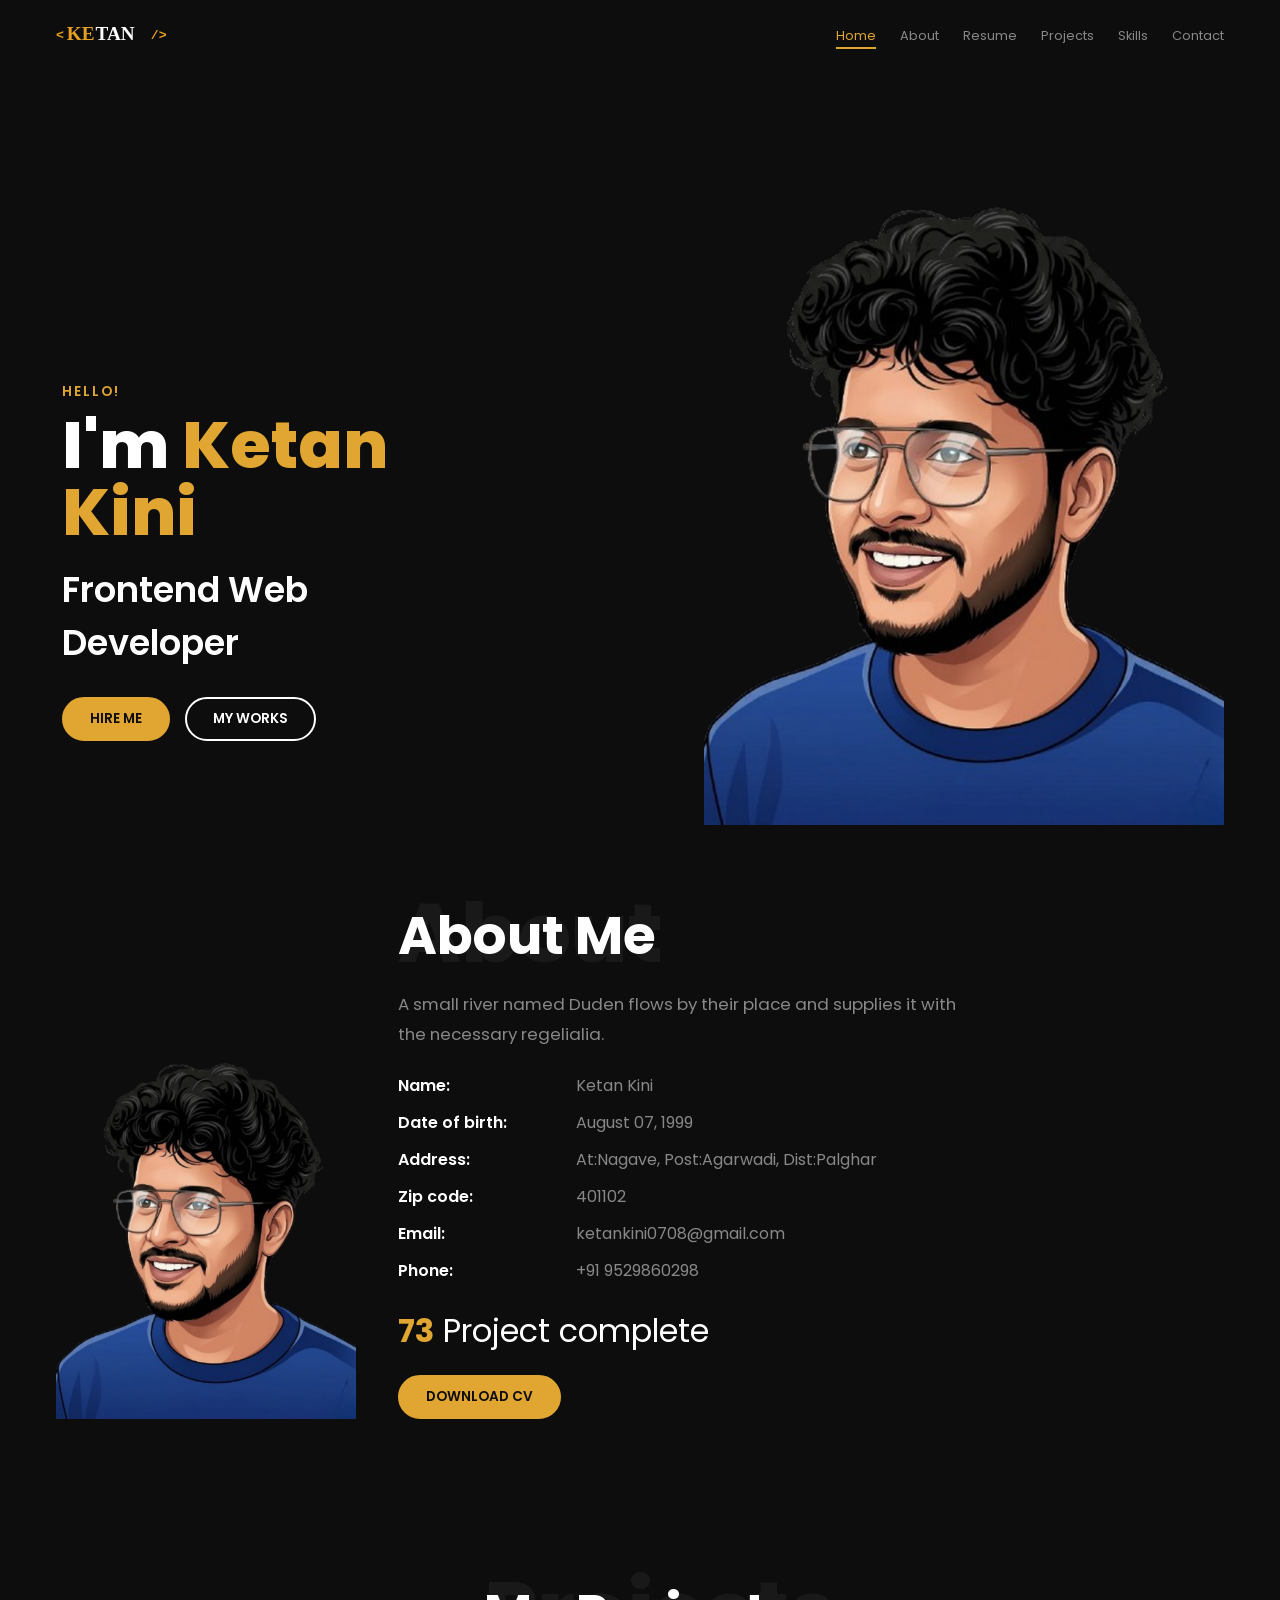
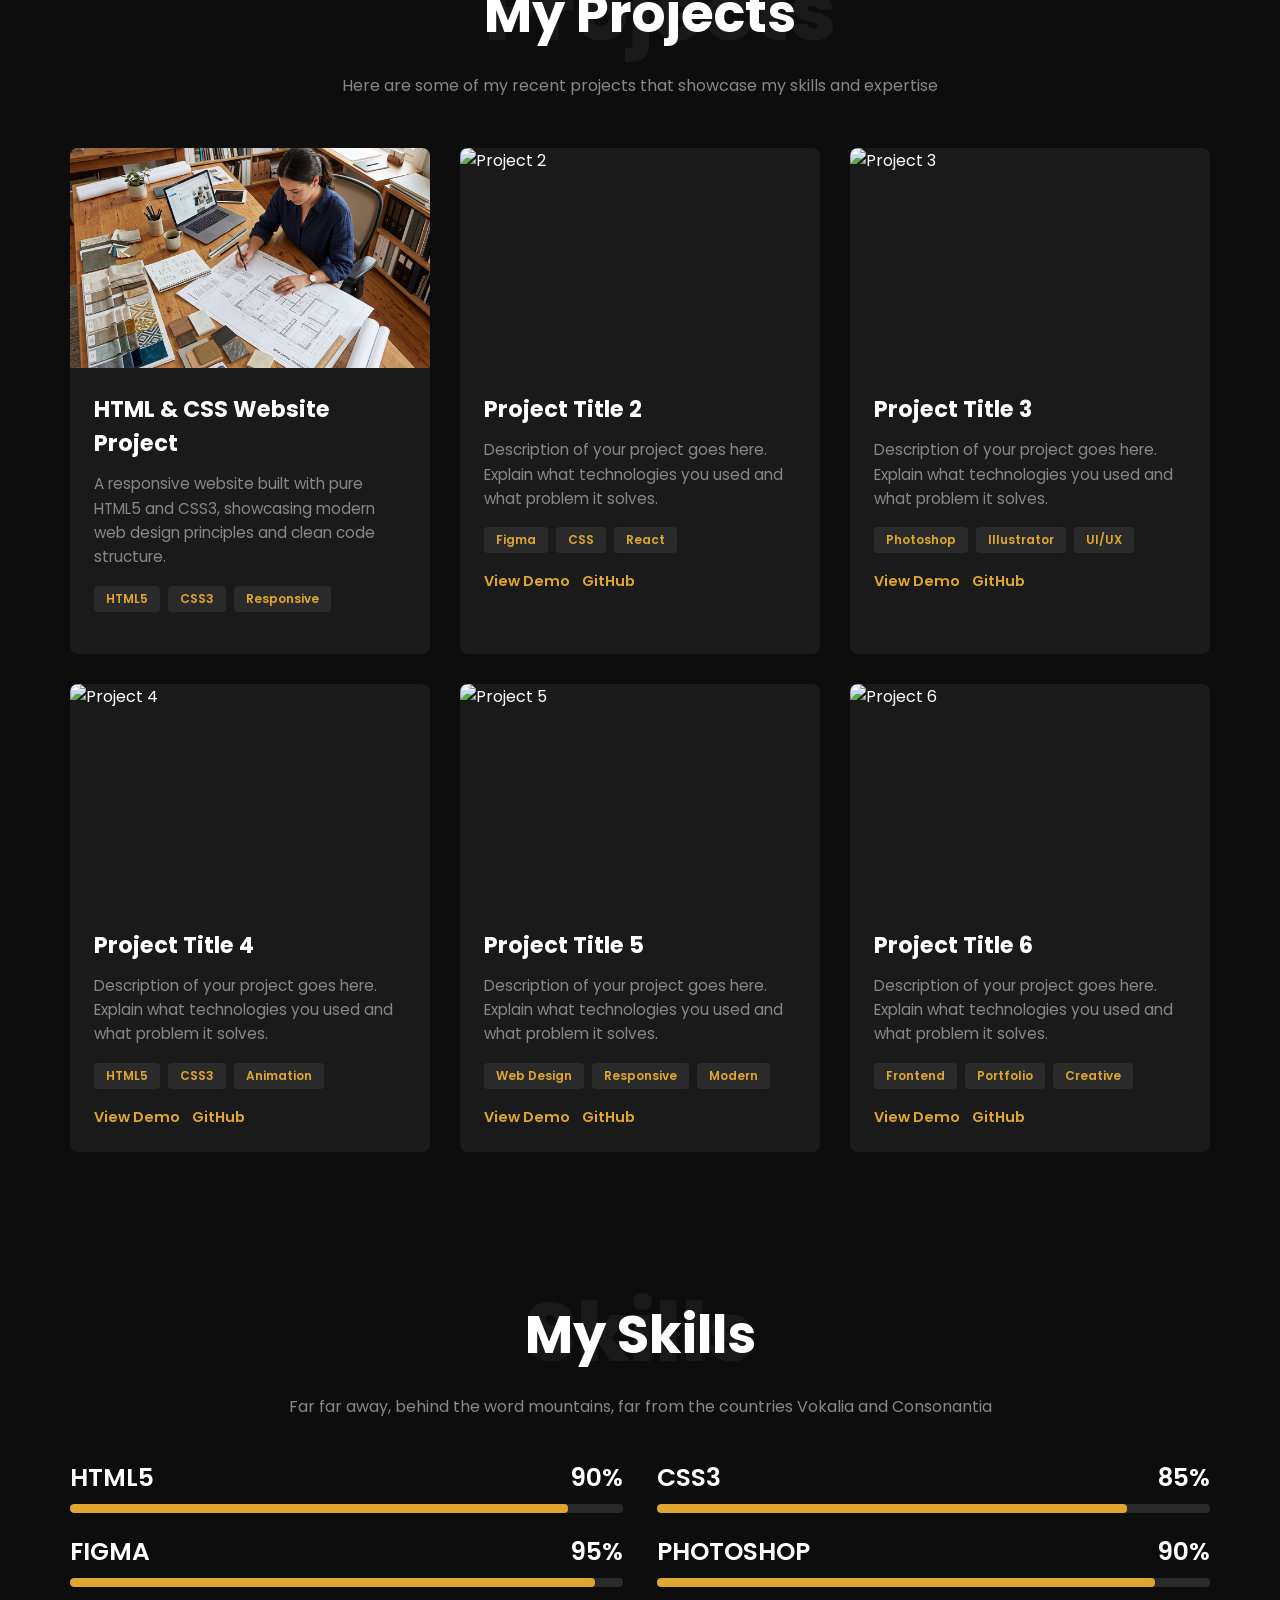
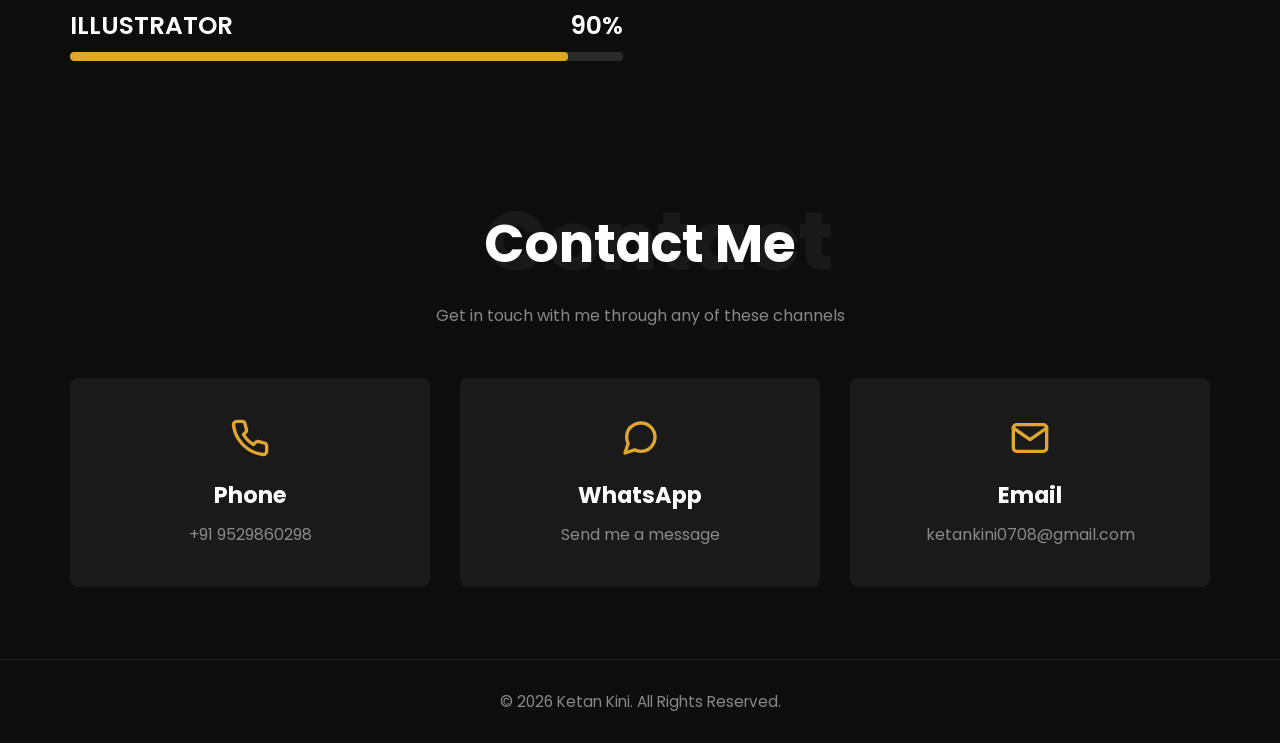
==== portfolio-main/index.html @ e94df9b9 "Add files via upload" ====
<!DOCTYPE html>
<html lang="en">
<head>
    <meta charset="UTF-8">
    <meta name="viewport" content="width=device-width, initial-scale=1.0">
    <title>Ketan Kini Portfolio</title>
    <link rel="preconnect" href="https://fonts.googleapis.com">
    <link href="https://fonts.googleapis.com/css2?family=Poppins:wght@400;600;700;800&display=swap" rel="stylesheet">
    <link rel="stylesheet" href="style.css">
</head>
<body>
    <nav>
        <div class="logo"><img src="ketan_kini_logo.svg" alt="Ketan Kini" height="50" /></div>
        <ul class="nav-links">
            <li><a href="#home" class="active">Home</a></li>
            <li><a href="#about">About</a></li>
            <li><a href="assets/Ketan_Kini_Resume.jpg" download="Ketan_Kini_Resume.jpg">Resume</a></li>
            <li><a href="#projects">Projects</a></li>
            <li><a href="#skills">Skills</a></li>
            <li><a href="#contact">Contact</a></li>
        </ul>
    </nav>

    <section id="home">
        <div class="hero-text">
            <p class="hello">Hello!</p>
            <h1>I'm <span>Ketan<br>Kini</span></h1>
            <p class="subtitle">Frontend Web Developer</p>
            <div class="hero-buttons">
                <a href="#about" class="btn-gold">HIRE ME</a>
                <a href="#projects" class="btn-outline">MY WORKS</a>
            </div>
        </div>
        <div class="hero-image">
            <img src="my_img.png" alt="Ketan Kini">
        </div>
    </section>

    <section id="about">
        <div class="about-image">
            <img src="my_img.png" alt="Ketan kini">
        </div>    
        <div class="about-content">
            <div class="section-watermark">
                <span class="watermark">About</span>
                <h2>About Me</h2>
            </div>
            <p class="about-desc">
                A small river named Duden flows by their place and supplies it
                with the necessary regelialia.
            </p>
            <div class="about-info">
                <div class="info-row">
                    <span class="info-label">Name:</span>
                    <span class="info-value">Ketan Kini</span>
                </div>
                <div class="info-row">
                    <span class="info-label">Date of birth:</span>
                    <span class="info-value">August 07, 1999</span>
                </div>
                <div class="info-row">
                    <span class="info-label">Address:</span>
                    <span class="info-value">At:Nagave, Post:Agarwadi, Dist:Palghar</span>
                </div>
                <div class="info-row">
                    <span class="info-label">Zip code:</span>
                    <span class="info-value">401102</span>
                </div>
                <div class="info-row">
                    <span class="info-label">Email:</span>
                    <span class="info-value">ketankini0708@gmail.com</span>
                </div>
                <div class="info-row">
                    <span class="info-label">Phone:</span>
                    <span class="info-value">+91 9529860298</span>
                </div>
            </div>
            <p class="project-count">
                <strong>73</strong> Project complete
            </p>
            <a href="assets/Ketan_Kini_Resume.jpg" download="Ketan_Kini_Resume.jpg" class="btn-gold">DOWNLOAD CV</a>
        </div>
    </section>

    <section id="projects">
        <div class="section-header">
            <div class="section-watermark">
                <span class="watermark">Projects</span>
                <h2>My Projects</h2>
            </div>
            <p>Here are some of my recent projects that showcase my skills and expertise</p>
        </div>
        <div class="projects-grid">
            <a href="projects/project-1/index.html" class="project-card project-card--link" target="_blank" rel="noopener">
                <div class="project-image">
                    <img src="projects/project-1/img/workspace.png" alt="HTML &amp; CSS Website Project">
                </div>
                <div class="project-content">
                    <h3>HTML &amp; CSS Website Project</h3>
                    <p>A responsive website built with pure HTML5 and CSS3, showcasing modern web design principles and clean code structure.</p>
                    <div class="project-tags">
                        <span class="tag">HTML5</span>
                        <span class="tag">CSS3</span>
                        <span class="tag">Responsive</span>
                    </div>
                </div>
            </a>
            <div class="project-card">
                <div class="project-image">
                    <img src="https://via.placeholder.com/400x300/2a2a2a/e0a631?text=Project+2" alt="Project 2">
                </div>
                <div class="project-content">
                    <h3>Project Title 2</h3>
                    <p>Description of your project goes here. Explain what technologies you used and what problem it solves.</p>
                    <div class="project-tags">
                        <span class="tag">Figma</span>
                        <span class="tag">CSS</span>
                        <span class="tag">React</span>
                    </div>
                    <div class="project-links">
                        <a href="#" class="project-link">View Demo</a>
                        <a href="#" class="project-link">GitHub</a>
                    </div>
                </div>
            </div>
            <div class="project-card">
                <div class="project-image">
                    <img src="https://via.placeholder.com/400x300/2a2a2a/e0a631?text=Project+3" alt="Project 3">
                </div>
                <div class="project-content">
                    <h3>Project Title 3</h3>
                    <p>Description of your project goes here. Explain what technologies you used and what problem it solves.</p>
                    <div class="project-tags">
                        <span class="tag">Photoshop</span>
                        <span class="tag">Illustrator</span>
                        <span class="tag">UI/UX</span>
                    </div>
                    <div class="project-links">
                        <a href="#" class="project-link">View Demo</a>
                        <a href="#" class="project-link">GitHub</a>
                    </div>
                </div>
            </div>
            <div class="project-card">
                <div class="project-image">
                    <img src="https://via.placeholder.com/400x300/2a2a2a/e0a631?text=Project+4" alt="Project 4">
                </div>
                <div class="project-content">
                    <h3>Project Title 4</h3>
                    <p>Description of your project goes here. Explain what technologies you used and what problem it solves.</p>
                    <div class="project-tags">
                        <span class="tag">HTML5</span>
                        <span class="tag">CSS3</span>
                        <span class="tag">Animation</span>
                    </div>
                    <div class="project-links">
                        <a href="#" class="project-link">View Demo</a>
                        <a href="#" class="project-link">GitHub</a>
                    </div>
                </div>
            </div>
            <div class="project-card">
                <div class="project-image">
                    <img src="https://via.placeholder.com/400x300/2a2a2a/e0a631?text=Project+5" alt="Project 5">
                </div>
                <div class="project-content">
                    <h3>Project Title 5</h3>
                    <p>Description of your project goes here. Explain what technologies you used and what problem it solves.</p>
                    <div class="project-tags">
                        <span class="tag">Web Design</span>
                        <span class="tag">Responsive</span>
                        <span class="tag">Modern</span>
                    </div>
                    <div class="project-links">
                        <a href="#" class="project-link">View Demo</a>
                        <a href="#" class="project-link">GitHub</a>
                    </div>
                </div>
            </div>
            <div class="project-card">
                <div class="project-image">
                    <img src="https://via.placeholder.com/400x300/2a2a2a/e0a631?text=Project+6" alt="Project 6">
                </div>
                <div class="project-content">
                    <h3>Project Title 6</h3>
                    <p>Description of your project goes here. Explain what technologies you used and what problem it solves.</p>
                    <div class="project-tags">
                        <span class="tag">Frontend</span>
                        <span class="tag">Portfolio</span>
                        <span class="tag">Creative</span>
                    </div>
                    <div class="project-links">
                        <a href="#" class="project-link">View Demo</a>
                        <a href="#" class="project-link">GitHub</a>
                    </div>
                </div>
            </div>
        </div>
    </section>

    <section id="skills">
        <div class="section-header">
            <div class="section-watermark">
                <span class="watermark">Skills</span>
                <h2>My Skills</h2>
            </div>
            <p>Far far away, behind the word mountains, far from the countries Vokalia and Consonantia</p>
        </div>
        <div class="skills-grid">
            <div class="skill-item">
                <div class="skill-label">
                    <span>HTML5</span>
                    <span>90%</span>
                </div>
                <div class="skill-bar">
                    <div class="fill" style="width: 90%;"></div>
                </div>
            </div>
            <div class="skill-item">
                <div class="skill-label">
                    <span>CSS3</span>
                    <span>85%</span>
                </div>
                <div class="skill-bar">
                    <div class="fill" style="width: 85%;"></div>
                </div>
            </div>
            <div class="skill-item">
                <div class="skill-label">
                    <span>FIGMA</span>
                    <span>95%</span>
                </div>
                <div class="skill-bar">
                    <div class="fill" style="width: 95%;"></div>
                </div>
            </div>
            <div class="skill-item">
                <div class="skill-label">
                    <span>PHOTOSHOP</span>
                    <span>90%</span>
                </div>
                <div class="skill-bar">
                    <div class="fill" style="width: 90%;"></div>
                </div>
            </div>
            <div class="skill-item">
                <div class="skill-label">
                    <span>ILLUSTRATOR</span>
                    <span>90%</span>
                </div>
                <div class="skill-bar">
                    <div class="fill" style="width: 90%;"></div>
                </div>
            </div>
        </div>
    </section>

    <section id="contact">
        <div class="section-header">
            <div class="section-watermark">
                <span class="watermark">Contact</span>
                <h2>Contact Me</h2>
            </div>
            <p>Get in touch with me through any of these channels</p>
        </div>
        <div class="contact-grid">
            <a href="tel:+919529860298" class="contact-card">
                <div class="contact-icon">
                    <svg xmlns="http://www.w3.org/2000/svg" width="40" height="40" viewBox="0 0 24 24" fill="none" stroke="currentColor" stroke-width="2" stroke-linecap="round" stroke-linejoin="round">
                        <path d="M22 16.92v3a2 2 0 0 1-2.18 2 19.79 19.79 0 0 1-8.63-3.07 19.5 19.5 0 0 1-6-6 19.79 19.79 0 0 1-3.07-8.67A2 2 0 0 1 4.11 2h3a2 2 0 0 1 2 1.72 12.84 12.84 0 0 0 .7 2.81 2 2 0 0 1-.45 2.11L8.09 9.91a16 16 0 0 0 6 6l1.27-1.27a2 2 0 0 1 2.11-.45 12.84 12.84 0 0 0 2.81.7A2 2 0 0 1 22 16.92z"></path>
                    </svg>
                </div>
                <h3>Phone</h3>
                <p>+91 9529860298</p>
            </a>
            <a href="https://wa.me/919529860298" target="_blank" rel="noopener noreferrer" class="contact-card">
                <div class="contact-icon">
                    <svg xmlns="http://www.w3.org/2000/svg" width="40" height="40" viewBox="0 0 24 24" fill="none" stroke="currentColor" stroke-width="2" stroke-linecap="round" stroke-linejoin="round">
                        <path d="M21 11.5a8.38 8.38 0 0 1-.9 3.8 8.5 8.5 0 0 1-7.6 4.7 8.38 8.38 0 0 1-3.8-.9L3 21l1.9-5.7a8.38 8.38 0 0 1-.9-3.8 8.5 8.5 0 0 1 4.7-7.6 8.38 8.38 0 0 1 3.8-.9h.5a8.48 8.48 0 0 1 8 8v.5z"></path>
                    </svg>
                </div>
                <h3>WhatsApp</h3>
                <p>Send me a message</p>
            </a>
            <a href="mailto:ketankini0708@gmail.com" class="contact-card" id="email-link">
                <div class="contact-icon">
                    <svg xmlns="http://www.w3.org/2000/svg" width="40" height="40" viewBox="0 0 24 24" fill="none" stroke="currentColor" stroke-width="2" stroke-linecap="round" stroke-linejoin="round">
                        <path d="M4 4h16c1.1 0 2 .9 2 2v12c0 1.1-.9 2-2 2H4c-1.1 0-2-.9-2-2V6c0-1.1.9-2 2-2z"></path>
                        <polyline points="22,6 12,13 2,6"></polyline>
                    </svg>
                </div>
                <h3>Email</h3>
                <p>ketankini0708@gmail.com</p>
            </a>
        </div>
    </section>

    <footer>
        <p>&copy; 2026 Ketan Kini. All Rights Reserved.</p>
    </footer>
    <script>
        // Handle email link to work properly on both mobile and desktop
        document.getElementById('email-link').addEventListener('click', function(e) {
            // Check if device is mobile
            const isMobile = /Android|webOS|iPhone|iPad|iPod|BlackBerry|IEMobile|Opera Mini/i.test(navigator.userAgent);

            if (!isMobile) {
                // On desktop, prevent default mailto and open Gmail web compose
                e.preventDefault();
                window.open('https://mail.google.com/mail/?view=cm&fs=1&to=ketankini0708@gmail.com', '_blank');
            }
            // On mobile, let the default mailto: behavior work (opens Gmail app)
        });
    </script>
</body>
</html>
---- portfolio-main/style.css ----
:root {
    --black: #0d0d0d;
    --gold: #e0a631;
    --white: #ffffff;
    --grey: #888888;
    --bar-bg: #2a2a2a;
}

* {
    margin: 0;
    padding: 0;
    box-sizing: border-box;
}

html {
    scroll-behavior: smooth;
}

body {
    font-family: 'Poppins', sans-serif;
    background-color: var(--black);
    color: var(--white);
    overflow-x: hidden;
}

a {
    text-decoration: none;
    color: inherit;
}

nav {
    display: flex;
    justify-content: space-between;
    align-items: center;
    width: min(1240px, 100%);
    margin: 0 auto;
    padding: 16px 36px;
    position: sticky;
    top: 0;
    background-color: var(--black);
    z-index: 100;
}

.logo img{
   height: 30px;
}

.nav-links {
    list-style: none;
    display: flex;
    gap: 24px;
}

.nav-links a {
    font-size: 0.8rem;
    color: var(--grey);
    transition: color 0.3s;
}

.nav-links a:hover,
.nav-links a.active {
    color: var(--gold);
    border-bottom: 2px solid var(--gold);
    padding-bottom: 3px;
}

#home {
    display: flex;
    align-items: flex-end;
    justify-content: space-between;
    gap: 18px;
    width: min(1240px, 100%);
    margin: 0 auto;
    padding: 30px 36px 0;
    min-height: 84vh;
}

.hero-text {
    max-width: 410px;
    padding-left: 6px;
    padding-bottom: 84px;
}

.hero-text .hello {
    color: var(--gold);
    font-size: 0.85rem;
    font-weight: 600;
    letter-spacing: 2px;
    text-transform: uppercase;
    margin-bottom: 10px;
}

.hero-text h1 {
    font-size: 4.1rem;
    font-weight: 800;
    line-height: 1.03;
}

.hero-text h1 span {
    color: var(--gold);
}

.hero-text .subtitle {
    font-size: 2.2rem;
    font-weight: 600;
    color: var(--white);
    margin: 16px 0 28px;
}

.hero-buttons {
    display: flex;
    gap: 15px;
}

.hero-image {
    flex: 1;
    display: flex;
    justify-content: flex-end;
    align-items: flex-end;
}

.hero-image img {
    width: min(55vw, 520px);
    max-height: 79vh;
    object-fit: contain;
    border-radius: 0;
    display: block;
}

.btn-gold {
    display: inline-block;
    background: var(--gold);
    color: var(--black);
    padding: 10px 26px;
    border-radius: 25px;
    font-weight: 600;
    font-size: 0.85rem;
    border: 2px solid var(--gold);
    cursor: pointer;
    transition: opacity 0.3s;
}

.btn-gold:hover {
    opacity: 0.85;
}

.btn-outline {
    display: inline-block;
    background: transparent;
    color: var(--white);
    padding: 10px 26px;
    border-radius: 25px;
    font-weight: 600;
    font-size: 0.85rem;
    border: 2px solid var(--white);
    cursor: pointer;
    transition: border-color 0.3s, color 0.3s;
}

.btn-outline:hover {
    border-color: var(--gold);
    color: var(--gold);
}

#about {
    display: flex;
    align-items: flex-end;
    gap: 42px;
    width: min(1240px, 100%);
    margin: 0 auto;
    padding: 72px 36px 84px;
}

.about-image {
    flex: 0 0 auto;
    display: flex;
    align-items: flex-end;
}

.about-image img {
    width: min(36vw, 300px);
    max-height: 55vh;
    object-fit: contain;
    border-radius: 0;
}

.about-content {
    max-width: 580px;
}

.section-watermark {
    position: relative;
    margin-bottom: 10px;
}

.section-watermark .watermark {
    position: absolute;
    top: -26px;
    left: 0;
    font-size: 5.2rem;
    font-weight: 800;
    color: rgba(255, 255, 255, 0.05);
    pointer-events: none;
    user-select: none;
}

.section-watermark h2 {
    font-size: 3.3rem;
    font-weight: 700;
    position: relative;
    z-index: 1;
}

.about-desc {
    color: var(--grey);
    font-size: 1.05rem;
    margin: 14px 0 24px;
    line-height: 1.8;
}

.about-info {
    display: grid;
    grid-template-columns: 150px 1fr;
    gap: 12px 28px;
    margin-bottom: 24px;
}

.info-row {
    font-size: 1rem;
    display: contents;
}

.info-label {
    font-weight: 600;
    color: var(--white);
    margin-right: 0;
}

.info-value {
    color: var(--grey);
}

.project-count {
    font-size: 2rem;
    margin-bottom: 20px;
    color: var(--white);
}

.project-count strong {
    color: var(--gold);
    font-size: 2rem;
}

#skills {
    width: min(1240px, 100%);
    margin: 0 auto;
    padding: 72px 36px;
    text-align: center;
}

#skills .section-header {
    margin-bottom: 40px;
}

#skills .section-header .section-watermark {
    display: inline-block;
}

#skills .section-header p {
    color: var(--grey);
    font-size: 1rem;
    margin-top: 10px;
}

.skills-grid {
    display: grid;
    grid-template-columns: 1fr 1fr;
    gap: 20px 34px;
    max-width: 1140px;
    margin: 0 auto;
    text-align: left;
}

.skill-label {
    display: flex;
    justify-content: space-between;
    font-size: 1.55rem;
    font-weight: 600;
    margin-bottom: 8px;
}

.skill-bar {
    background: var(--bar-bg);
    border-radius: 4px;
    height: 9px;
    overflow: hidden;
}

.skill-bar .fill {
    height: 100%;
    background: var(--gold);
    border-radius: 4px;
}

footer {
    text-align: center;
    padding: 30px;
    color: var(--grey);
    font-size: 0.95rem;
    border-top: 1px solid #1e1e1e;
}

@media (max-width: 1024px) {
    nav,
    #home {
        padding: 32px 22px 0;
    }

    #about,
    #skills {
        padding-left: 22px;
        padding-right: 22px;
    }

    .hero-text h1 {
        font-size: 3.2rem;
    }

    .hero-text .subtitle {
        font-size: 1.75rem;
    }

    .section-watermark h2 {
        font-size: 2.6rem;
    }

    .skill-label {
        font-size: 1.2rem;
    }
}

@media (max-width: 768px) {
    nav {
        flex-wrap: wrap;
        gap: 12px;
        padding: 14px 18px;
    }

    .nav-links {
        flex-wrap: wrap;
        gap: 12px 16px;
    }

    #home,
    #about {
        flex-direction: column;
        align-items: flex-start;
        padding: 28px 18px;
    }

    .hero-image,
    .about-image {
        width: 100%;
        justify-content: center;
    }

    .hero-image img,
    .about-image img {
        width: min(100%, 355px);
    }

    .hero-text h1 {
        font-size: 2.6rem;
    }

    .hero-text .subtitle {
        font-size: 1.4rem;
    }

    .section-watermark .watermark {
        font-size: 4rem;
    }

    .section-watermark h2 {
        font-size: 2.1rem;
    }

    .about-info {
        grid-template-columns: 130px 1fr;
        gap: 10px 16px;
    }

    .project-count,
    .project-count strong {
        font-size: 1.5rem;
    }

    #skills {
        padding: 68px 18px;
    }

    #skills .section-header p {
        font-size: 1rem;
    }

    .skills-grid {
        grid-template-columns: 1fr;
        gap: 18px;
    }

    .skill-label {
        font-size: 1.1rem;
    }
}

#projects {
    width: min(1240px, 100%);
    margin: 0 auto;
    padding: 72px 36px;
    text-align: center;
}

#projects .section-header {
    margin-bottom: 50px;
}

#projects .section-header .section-watermark {
    display: inline-block;
}

#projects .section-header p {
    color: var(--grey);
    font-size: 1rem;
    margin-top: 10px;
}

.projects-grid {
    display: grid;
    grid-template-columns: repeat(auto-fit, minmax(340px, 1fr));
    gap: 30px;
    max-width: 1140px;
    margin: 0 auto;
}

.project-card {
    background: #1a1a1a;
    border-radius: 8px;
    overflow: hidden;
    transition: transform 0.3s ease, box-shadow 0.3s ease;
    text-align: left;
}

.project-card--link {
    display: block;
    color: inherit;
    text-decoration: none;
}

.project-card:hover {
    transform: translateY(-5px);
    box-shadow: 0 8px 20px rgba(224, 166, 49, 0.2);
}

.project-image {
    width: 100%;
    height: 220px;
    overflow: hidden;
}

.project-image img {
    width: 100%;
    height: 100%;
    object-fit: cover;
    transition: transform 0.3s ease;
}

.project-card:hover .project-image img {
    transform: scale(1.05);
}

.project-content {
    padding: 24px;
}

.project-content h3 {
    font-size: 1.4rem;
    font-weight: 700;
    color: var(--white);
    margin-bottom: 12px;
}

.project-content p {
    color: var(--grey);
    font-size: 0.95rem;
    line-height: 1.6;
    margin-bottom: 16px;
}

.project-tags {
    display: flex;
    flex-wrap: wrap;
    gap: 8px;
    margin-bottom: 18px;
}

.tag {
    background: var(--bar-bg);
    color: var(--gold);
    padding: 4px 12px;
    border-radius: 4px;
    font-size: 0.75rem;
    font-weight: 600;
}

.project-links {
    display: flex;
    gap: 12px;
}

.project-link {
    color: var(--gold);
    font-size: 0.9rem;
    font-weight: 600;
    text-decoration: none;
    transition: opacity 0.3s;
}

.project-link:hover {
    opacity: 0.7;
}

@media (max-width: 768px) {
    #projects {
        padding: 68px 18px;
    }

    .projects-grid {
        grid-template-columns: 1fr;
        gap: 24px;
    }

    .project-image {
        height: 200px;
    }

    .project-content h3 {
        font-size: 1.2rem;
    }
}

#contact {
    width: min(1240px, 100%);
    margin: 0 auto;
    padding: 72px 36px;
    text-align: center;
}

#contact .section-header {
    margin-bottom: 50px;
}

#contact .section-header .section-watermark {
    display: inline-block;
}

#contact .section-header p {
    color: var(--grey);
    font-size: 1rem;
    margin-top: 10px;
}

.contact-grid {
    display: grid;
    grid-template-columns: repeat(auto-fit, minmax(280px, 1fr));
    gap: 30px;
    max-width: 1140px;
    margin: 0 auto;
}

.contact-card {
    background: #1a1a1a;
    border-radius: 8px;
    padding: 40px 30px;
    transition: transform 0.3s ease, box-shadow 0.3s ease, background 0.3s ease;
    text-align: center;
    display: block;
    color: inherit;
    text-decoration: none;
}

.contact-card:hover {
    transform: translateY(-5px);
    box-shadow: 0 8px 20px rgba(224, 166, 49, 0.2);
    background: #222222;
}

.contact-icon {
    color: var(--gold);
    margin-bottom: 20px;
    display: flex;
    justify-content: center;
}

.contact-card h3 {
    font-size: 1.4rem;
    font-weight: 700;
    color: var(--white);
    margin-bottom: 10px;
}

.contact-card p {
    color: var(--grey);
    font-size: 1rem;
    line-height: 1.6;
}

@media (max-width: 768px) {
    #contact {
        padding: 68px 18px;
    }

    .contact-grid {
        grid-template-columns: 1fr;
        gap: 20px;
    }

    .contact-card {
        padding: 30px 20px;
    }

    .contact-card h3 {
        font-size: 1.2rem;
    }
}
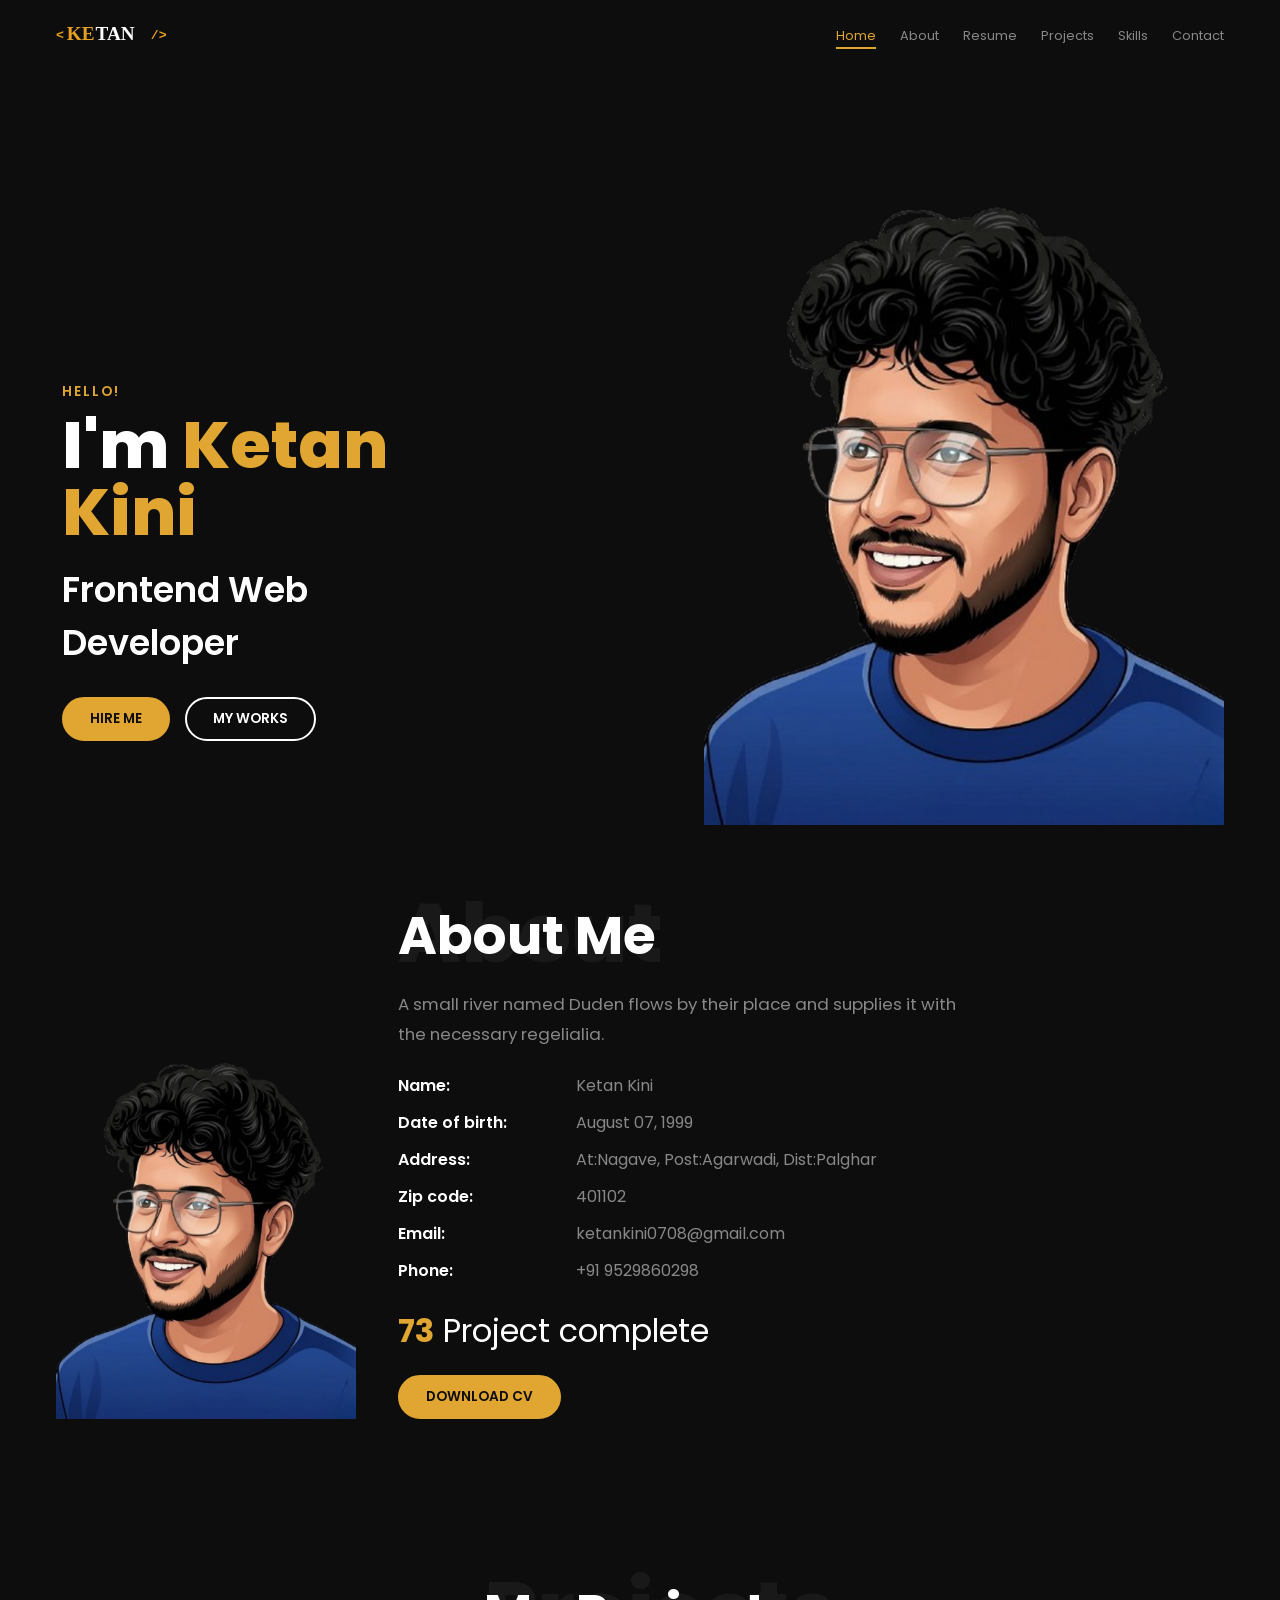
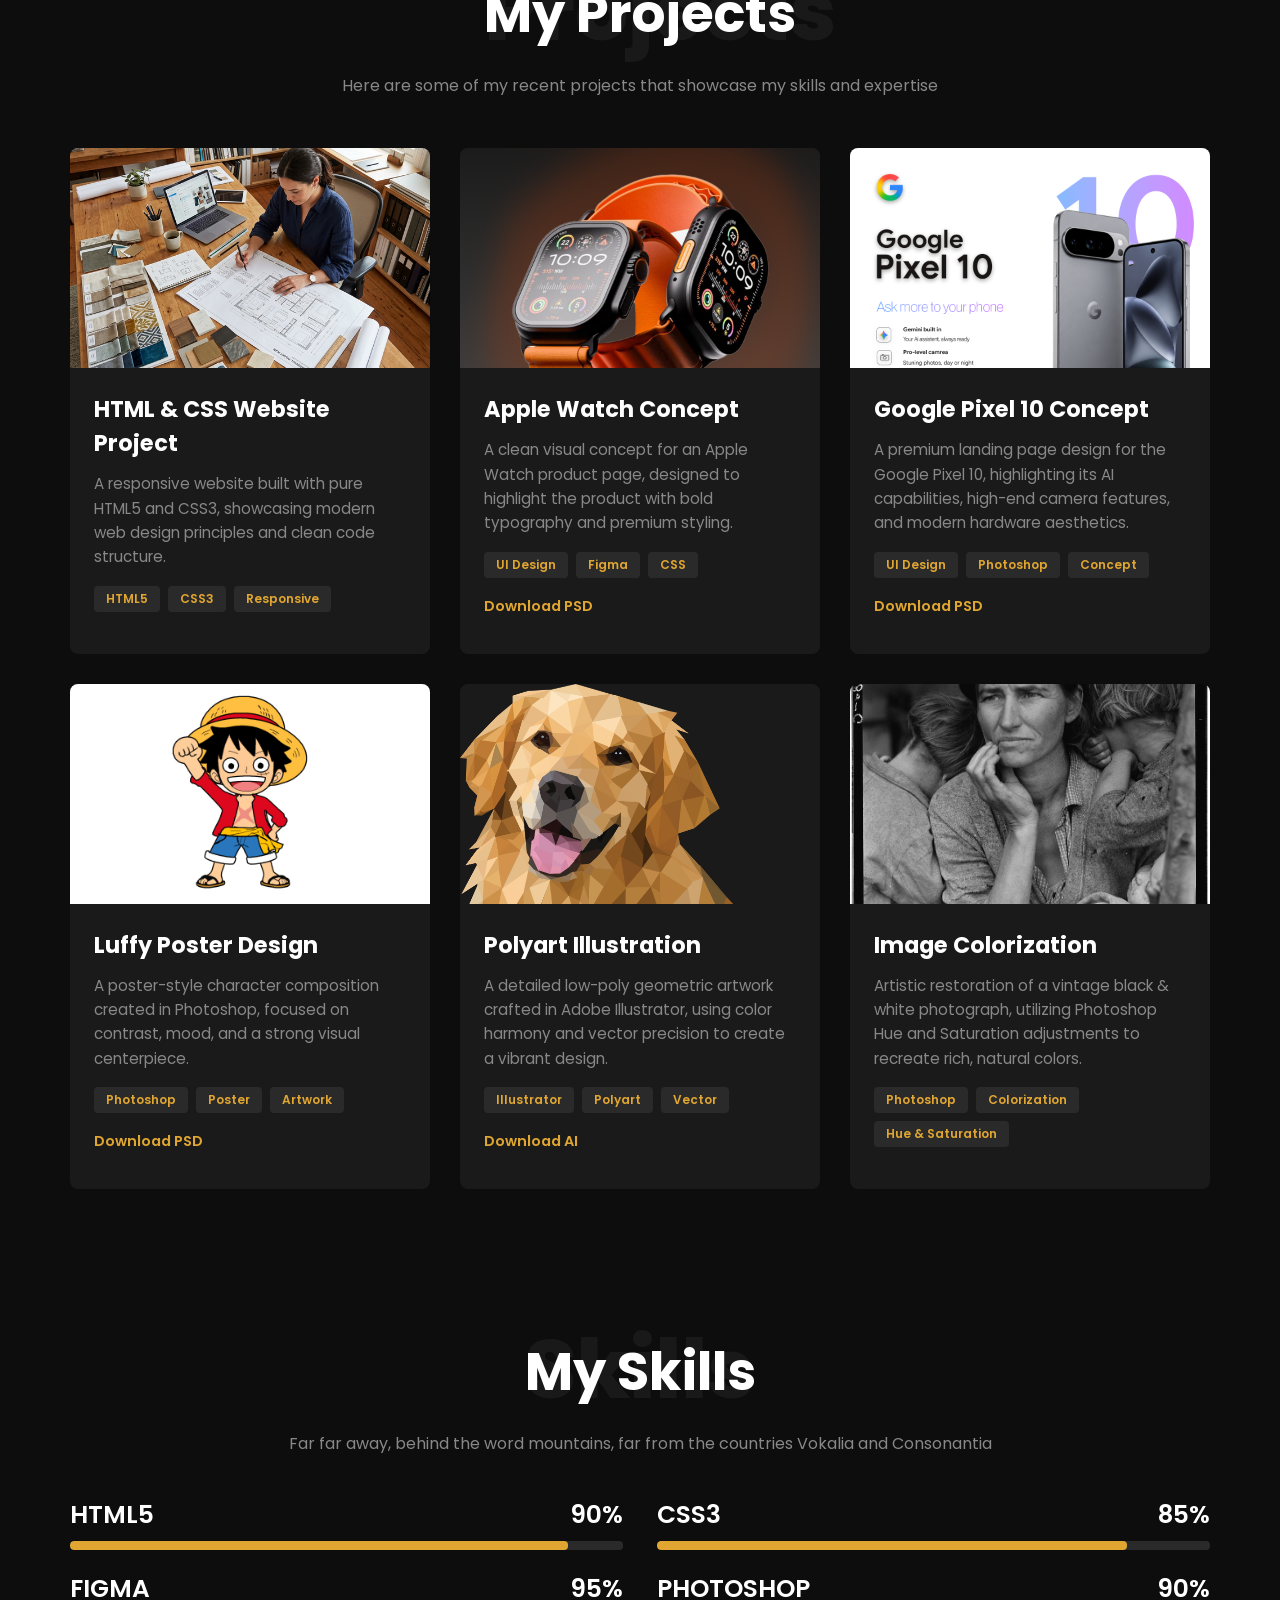
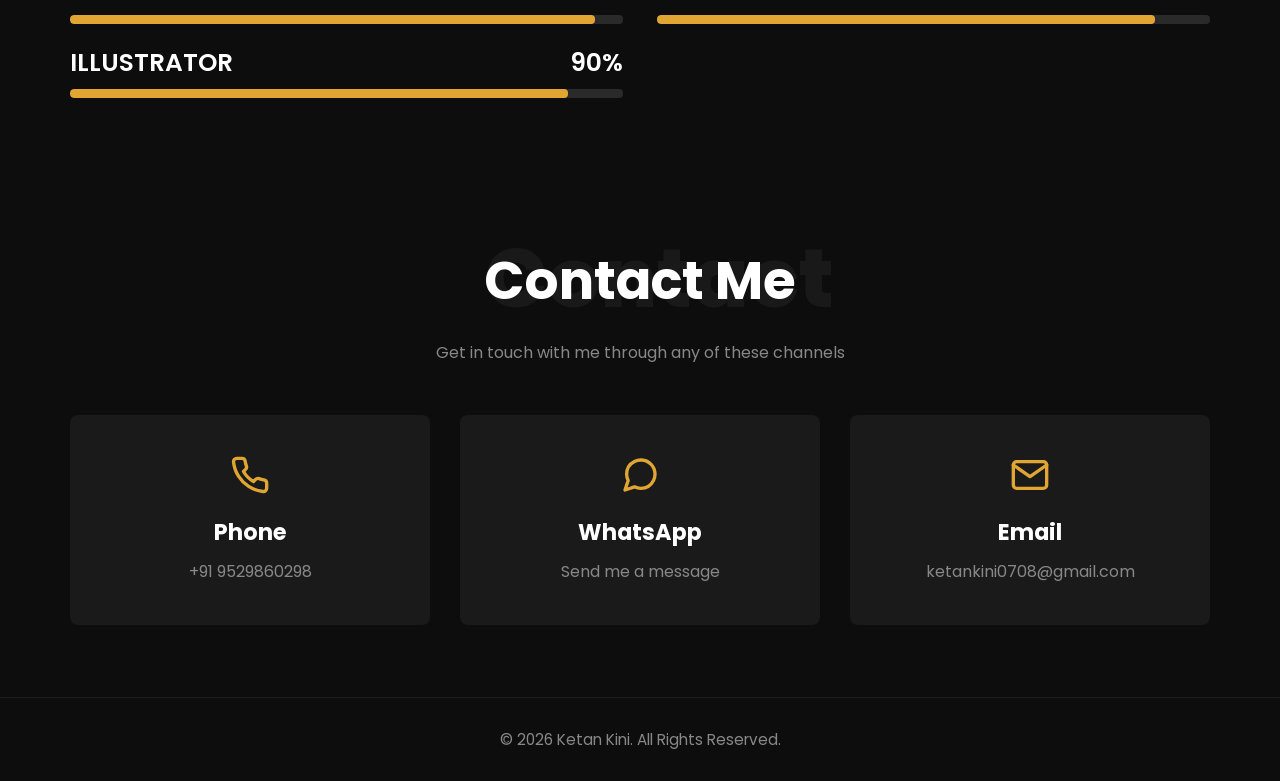
==== commit ebeecc5a: "Add files via upload" ====
--- a/portfolio-main/index.html
+++ b/portfolio-main/index.html
@@ -1,316 +1,328 @@
-<!DOCTYPE html>
-<html lang="en">
-<head>
-    <meta charset="UTF-8">
-    <meta name="viewport" content="width=device-width, initial-scale=1.0">
-    <title>Ketan Kini Portfolio</title>
-    <link rel="preconnect" href="https://fonts.googleapis.com">
-    <link href="https://fonts.googleapis.com/css2?family=Poppins:wght@400;600;700;800&display=swap" rel="stylesheet">
-    <link rel="stylesheet" href="style.css">
-</head>
-<body>
-    <nav>
-        <div class="logo"><img src="ketan_kini_logo.svg" alt="Ketan Kini" height="50" /></div>
-        <ul class="nav-links">
-            <li><a href="#home" class="active">Home</a></li>
-            <li><a href="#about">About</a></li>
-            <li><a href="assets/Ketan_Kini_Resume.jpg" download="Ketan_Kini_Resume.jpg">Resume</a></li>
-            <li><a href="#projects">Projects</a></li>
-            <li><a href="#skills">Skills</a></li>
-            <li><a href="#contact">Contact</a></li>
-        </ul>
-    </nav>
-
-    <section id="home">
-        <div class="hero-text">
-            <p class="hello">Hello!</p>
-            <h1>I'm <span>Ketan<br>Kini</span></h1>
-            <p class="subtitle">Frontend Web Developer</p>
-            <div class="hero-buttons">
-                <a href="#about" class="btn-gold">HIRE ME</a>
-                <a href="#projects" class="btn-outline">MY WORKS</a>
-            </div>
-        </div>
-        <div class="hero-image">
-            <img src="my_img.png" alt="Ketan Kini">
-        </div>
-    </section>
-
-    <section id="about">
-        <div class="about-image">
-            <img src="my_img.png" alt="Ketan kini">
-        </div>    
-        <div class="about-content">
-            <div class="section-watermark">
-                <span class="watermark">About</span>
-                <h2>About Me</h2>
-            </div>
-            <p class="about-desc">
-                A small river named Duden flows by their place and supplies it
-                with the necessary regelialia.
-            </p>
-            <div class="about-info">
-                <div class="info-row">
-                    <span class="info-label">Name:</span>
-                    <span class="info-value">Ketan Kini</span>
-                </div>
-                <div class="info-row">
-                    <span class="info-label">Date of birth:</span>
-                    <span class="info-value">August 07, 1999</span>
-                </div>
-                <div class="info-row">
-                    <span class="info-label">Address:</span>
-                    <span class="info-value">At:Nagave, Post:Agarwadi, Dist:Palghar</span>
-                </div>
-                <div class="info-row">
-                    <span class="info-label">Zip code:</span>
-                    <span class="info-value">401102</span>
-                </div>
-                <div class="info-row">
-                    <span class="info-label">Email:</span>
-                    <span class="info-value">ketankini0708@gmail.com</span>
-                </div>
-                <div class="info-row">
-                    <span class="info-label">Phone:</span>
-                    <span class="info-value">+91 9529860298</span>
-                </div>
-            </div>
-            <p class="project-count">
-                <strong>73</strong> Project complete
-            </p>
-            <a href="assets/Ketan_Kini_Resume.jpg" download="Ketan_Kini_Resume.jpg" class="btn-gold">DOWNLOAD CV</a>
-        </div>
-    </section>
-
-    <section id="projects">
-        <div class="section-header">
-            <div class="section-watermark">
-                <span class="watermark">Projects</span>
-                <h2>My Projects</h2>
-            </div>
-            <p>Here are some of my recent projects that showcase my skills and expertise</p>
-        </div>
-        <div class="projects-grid">
-            <a href="projects/project-1/index.html" class="project-card project-card--link" target="_blank" rel="noopener">
-                <div class="project-image">
-                    <img src="projects/project-1/img/workspace.png" alt="HTML &amp; CSS Website Project">
-                </div>
-                <div class="project-content">
-                    <h3>HTML &amp; CSS Website Project</h3>
-                    <p>A responsive website built with pure HTML5 and CSS3, showcasing modern web design principles and clean code structure.</p>
-                    <div class="project-tags">
-                        <span class="tag">HTML5</span>
-                        <span class="tag">CSS3</span>
-                        <span class="tag">Responsive</span>
-                    </div>
-                </div>
-            </a>
-            <div class="project-card">
-                <div class="project-image">
-                    <img src="https://via.placeholder.com/400x300/2a2a2a/e0a631?text=Project+2" alt="Project 2">
-                </div>
-                <div class="project-content">
-                    <h3>Project Title 2</h3>
-                    <p>Description of your project goes here. Explain what technologies you used and what problem it solves.</p>
-                    <div class="project-tags">
-                        <span class="tag">Figma</span>
-                        <span class="tag">CSS</span>
-                        <span class="tag">React</span>
-                    </div>
-                    <div class="project-links">
-                        <a href="#" class="project-link">View Demo</a>
-                        <a href="#" class="project-link">GitHub</a>
-                    </div>
-                </div>
-            </div>
-            <div class="project-card">
-                <div class="project-image">
-                    <img src="https://via.placeholder.com/400x300/2a2a2a/e0a631?text=Project+3" alt="Project 3">
-                </div>
-                <div class="project-content">
-                    <h3>Project Title 3</h3>
-                    <p>Description of your project goes here. Explain what technologies you used and what problem it solves.</p>
-                    <div class="project-tags">
-                        <span class="tag">Photoshop</span>
-                        <span class="tag">Illustrator</span>
-                        <span class="tag">UI/UX</span>
-                    </div>
-                    <div class="project-links">
-                        <a href="#" class="project-link">View Demo</a>
-                        <a href="#" class="project-link">GitHub</a>
-                    </div>
-                </div>
-            </div>
-            <div class="project-card">
-                <div class="project-image">
-                    <img src="https://via.placeholder.com/400x300/2a2a2a/e0a631?text=Project+4" alt="Project 4">
-                </div>
-                <div class="project-content">
-                    <h3>Project Title 4</h3>
-                    <p>Description of your project goes here. Explain what technologies you used and what problem it solves.</p>
-                    <div class="project-tags">
-                        <span class="tag">HTML5</span>
-                        <span class="tag">CSS3</span>
-                        <span class="tag">Animation</span>
-                    </div>
-                    <div class="project-links">
-                        <a href="#" class="project-link">View Demo</a>
-                        <a href="#" class="project-link">GitHub</a>
-                    </div>
-                </div>
-            </div>
-            <div class="project-card">
-                <div class="project-image">
-                    <img src="https://via.placeholder.com/400x300/2a2a2a/e0a631?text=Project+5" alt="Project 5">
-                </div>
-                <div class="project-content">
-                    <h3>Project Title 5</h3>
-                    <p>Description of your project goes here. Explain what technologies you used and what problem it solves.</p>
-                    <div class="project-tags">
-                        <span class="tag">Web Design</span>
-                        <span class="tag">Responsive</span>
-                        <span class="tag">Modern</span>
-                    </div>
-                    <div class="project-links">
-                        <a href="#" class="project-link">View Demo</a>
-                        <a href="#" class="project-link">GitHub</a>
-                    </div>
-                </div>
-            </div>
-            <div class="project-card">
-                <div class="project-image">
-                    <img src="https://via.placeholder.com/400x300/2a2a2a/e0a631?text=Project+6" alt="Project 6">
-                </div>
-                <div class="project-content">
-                    <h3>Project Title 6</h3>
-                    <p>Description of your project goes here. Explain what technologies you used and what problem it solves.</p>
-                    <div class="project-tags">
-                        <span class="tag">Frontend</span>
-                        <span class="tag">Portfolio</span>
-                        <span class="tag">Creative</span>
-                    </div>
-                    <div class="project-links">
-                        <a href="#" class="project-link">View Demo</a>
-                        <a href="#" class="project-link">GitHub</a>
-                    </div>
-                </div>
-            </div>
-        </div>
-    </section>
-
-    <section id="skills">
-        <div class="section-header">
-            <div class="section-watermark">
-                <span class="watermark">Skills</span>
-                <h2>My Skills</h2>
-            </div>
-            <p>Far far away, behind the word mountains, far from the countries Vokalia and Consonantia</p>
-        </div>
-        <div class="skills-grid">
-            <div class="skill-item">
-                <div class="skill-label">
-                    <span>HTML5</span>
-                    <span>90%</span>
-                </div>
-                <div class="skill-bar">
-                    <div class="fill" style="width: 90%;"></div>
-                </div>
-            </div>
-            <div class="skill-item">
-                <div class="skill-label">
-                    <span>CSS3</span>
-                    <span>85%</span>
-                </div>
-                <div class="skill-bar">
-                    <div class="fill" style="width: 85%;"></div>
-                </div>
-            </div>
-            <div class="skill-item">
-                <div class="skill-label">
-                    <span>FIGMA</span>
-                    <span>95%</span>
-                </div>
-                <div class="skill-bar">
-                    <div class="fill" style="width: 95%;"></div>
-                </div>
-            </div>
-            <div class="skill-item">
-                <div class="skill-label">
-                    <span>PHOTOSHOP</span>
-                    <span>90%</span>
-                </div>
-                <div class="skill-bar">
-                    <div class="fill" style="width: 90%;"></div>
-                </div>
-            </div>
-            <div class="skill-item">
-                <div class="skill-label">
-                    <span>ILLUSTRATOR</span>
-                    <span>90%</span>
-                </div>
-                <div class="skill-bar">
-                    <div class="fill" style="width: 90%;"></div>
-                </div>
-            </div>
-        </div>
-    </section>
-
-    <section id="contact">
-        <div class="section-header">
-            <div class="section-watermark">
-                <span class="watermark">Contact</span>
-                <h2>Contact Me</h2>
-            </div>
-            <p>Get in touch with me through any of these channels</p>
-        </div>
-        <div class="contact-grid">
-            <a href="tel:+919529860298" class="contact-card">
-                <div class="contact-icon">
-                    <svg xmlns="http://www.w3.org/2000/svg" width="40" height="40" viewBox="0 0 24 24" fill="none" stroke="currentColor" stroke-width="2" stroke-linecap="round" stroke-linejoin="round">
-                        <path d="M22 16.92v3a2 2 0 0 1-2.18 2 19.79 19.79 0 0 1-8.63-3.07 19.5 19.5 0 0 1-6-6 19.79 19.79 0 0 1-3.07-8.67A2 2 0 0 1 4.11 2h3a2 2 0 0 1 2 1.72 12.84 12.84 0 0 0 .7 2.81 2 2 0 0 1-.45 2.11L8.09 9.91a16 16 0 0 0 6 6l1.27-1.27a2 2 0 0 1 2.11-.45 12.84 12.84 0 0 0 2.81.7A2 2 0 0 1 22 16.92z"></path>
-                    </svg>
-                </div>
-                <h3>Phone</h3>
-                <p>+91 9529860298</p>
-            </a>
-            <a href="https://wa.me/919529860298" target="_blank" rel="noopener noreferrer" class="contact-card">
-                <div class="contact-icon">
-                    <svg xmlns="http://www.w3.org/2000/svg" width="40" height="40" viewBox="0 0 24 24" fill="none" stroke="currentColor" stroke-width="2" stroke-linecap="round" stroke-linejoin="round">
-                        <path d="M21 11.5a8.38 8.38 0 0 1-.9 3.8 8.5 8.5 0 0 1-7.6 4.7 8.38 8.38 0 0 1-3.8-.9L3 21l1.9-5.7a8.38 8.38 0 0 1-.9-3.8 8.5 8.5 0 0 1 4.7-7.6 8.38 8.38 0 0 1 3.8-.9h.5a8.48 8.48 0 0 1 8 8v.5z"></path>
-                    </svg>
-                </div>
-                <h3>WhatsApp</h3>
-                <p>Send me a message</p>
-            </a>
-            <a href="mailto:ketankini0708@gmail.com" class="contact-card" id="email-link">
-                <div class="contact-icon">
-                    <svg xmlns="http://www.w3.org/2000/svg" width="40" height="40" viewBox="0 0 24 24" fill="none" stroke="currentColor" stroke-width="2" stroke-linecap="round" stroke-linejoin="round">
-                        <path d="M4 4h16c1.1 0 2 .9 2 2v12c0 1.1-.9 2-2 2H4c-1.1 0-2-.9-2-2V6c0-1.1.9-2 2-2z"></path>
-                        <polyline points="22,6 12,13 2,6"></polyline>
-                    </svg>
-                </div>
-                <h3>Email</h3>
-                <p>ketankini0708@gmail.com</p>
-            </a>
-        </div>
-    </section>
-
-    <footer>
-        <p>&copy; 2026 Ketan Kini. All Rights Reserved.</p>
-    </footer>
-    <script>
-        // Handle email link to work properly on both mobile and desktop
-        document.getElementById('email-link').addEventListener('click', function(e) {
-            // Check if device is mobile
-            const isMobile = /Android|webOS|iPhone|iPad|iPod|BlackBerry|IEMobile|Opera Mini/i.test(navigator.userAgent);
-
-            if (!isMobile) {
-                // On desktop, prevent default mailto and open Gmail web compose
-                e.preventDefault();
-                window.open('https://mail.google.com/mail/?view=cm&fs=1&to=ketankini0708@gmail.com', '_blank');
-            }
-            // On mobile, let the default mailto: behavior work (opens Gmail app)
-        });
-    </script>
-</body>
-</html>
+<!DOCTYPE html>
+<html lang="en">
+<head>
+    <meta charset="UTF-8">
+    <meta name="viewport" content="width=device-width, initial-scale=1.0">
+    <title>Ketan Kini Portfolio</title>
+    <link rel="preconnect" href="https://fonts.googleapis.com">
+    <link href="https://fonts.googleapis.com/css2?family=Poppins:wght@400;600;700;800&display=swap" rel="stylesheet">
+    <link rel="stylesheet" href="style.css">
+</head>
+<body>
+    <nav>
+        <div class="logo"><img src="ketan_kini_logo.svg" alt="Ketan Kini" height="50" /></div>
+        <ul class="nav-links">
+            <li><a href="#home" class="active">Home</a></li>
+            <li><a href="#about">About</a></li>
+            <li><a href="assets/Ketan_Kini_Resume.jpg" download="Ketan_Kini_Resume.jpg">Resume</a></li>
+            <li><a href="#projects">Projects</a></li>
+            <li><a href="#skills">Skills</a></li>
+            <li><a href="#contact">Contact</a></li>
+        </ul>
+    </nav>
+
+    <section id="home">
+        <div class="hero-text">
+            <p class="hello">Hello!</p>
+            <h1>I'm <span>Ketan<br>Kini</span></h1>
+            <p class="subtitle">Frontend Web Developer</p>
+            <div class="hero-buttons">
+                <a href="#about" class="btn-gold">HIRE ME</a>
+                <a href="#projects" class="btn-outline">MY WORKS</a>
+            </div>
+        </div>
+        <div class="hero-image">
+            <img src="my_img.png" alt="Ketan Kini">
+        </div>
+    </section>
+
+    <section id="about">
+        <div class="about-image">
+            <img src="my_img.png" alt="Ketan kini">
+        </div>
+        <div class="about-content">
+            <div class="section-watermark">
+                <span class="watermark">About</span>
+                <h2>About Me</h2>
+            </div>
+            <p class="about-desc">
+                A small river named Duden flows by their place and supplies it
+                with the necessary regelialia.
+            </p>
+            <div class="about-info">
+                <div class="info-row">
+                    <span class="info-label">Name:</span>
+                    <span class="info-value">Ketan Kini</span>
+                </div>
+                <div class="info-row">
+                    <span class="info-label">Date of birth:</span>
+                    <span class="info-value">August 07, 1999</span>
+                </div>
+                <div class="info-row">
+                    <span class="info-label">Address:</span>
+                    <span class="info-value">At:Nagave, Post:Agarwadi, Dist:Palghar</span>
+                </div>
+                <div class="info-row">
+                    <span class="info-label">Zip code:</span>
+                    <span class="info-value">401102</span>
+                </div>
+                <div class="info-row">
+                    <span class="info-label">Email:</span>
+                    <span class="info-value">ketankini0708@gmail.com</span>
+                </div>
+                <div class="info-row">
+                    <span class="info-label">Phone:</span>
+                    <span class="info-value">+91 9529860298</span>
+                </div>
+            </div>
+            <p class="project-count">
+                <strong>73</strong> Project complete
+            </p>
+            <a href="assets/Ketan_Kini_Resume.jpg" download="Ketan_Kini_Resume.jpg" class="btn-gold">DOWNLOAD CV</a>
+        </div>
+    </section>
+
+    <section id="projects">
+        <div class="section-header">
+            <div class="section-watermark">
+                <span class="watermark">Projects</span>
+                <h2>My Projects</h2>
+            </div>
+            <p>Here are some of my recent projects that showcase my skills and expertise</p>
+        </div>
+        <div class="projects-grid">
+            <a href="projects/project-1/index.html" class="project-card project-card--link" target="_blank" rel="noopener">
+                <div class="project-image">
+                    <img src="projects/project-1/img/workspace.png" alt="HTML &amp; CSS Website Project">
+                </div>
+                <div class="project-content">
+                    <h3>HTML &amp; CSS Website Project</h3>
+                    <p>A responsive website built with pure HTML5 and CSS3, showcasing modern web design principles and clean code structure.</p>
+                    <div class="project-tags">
+                        <span class="tag">HTML5</span>
+                        <span class="tag">CSS3</span>
+                        <span class="tag">Responsive</span>
+                    </div>
+                </div>
+            </a>
+            <div class="project-card project-card--clickable" data-project-url="projects/project-2/index.html" tabindex="0" role="link" aria-label="Open Apple Watch Concept preview">
+                <div class="project-image">
+                    <img src="projects/project-2/apple_watch.png" alt="Apple Watch landing page preview" class="apple-watch-thumb">
+                </div>
+                <div class="project-content">
+                    <h3>Apple Watch Concept</h3>
+                    <p>A clean visual concept for an Apple Watch product page, designed to highlight the product with bold typography and premium styling.</p>
+                    <div class="project-tags">
+                        <span class="tag">UI Design</span>
+                        <span class="tag">Figma</span>
+                        <span class="tag">CSS</span>
+                    </div>
+                    <div class="project-links">
+                        <a href="projects/project-2/apple_watch.psd" download="apple_watch.psd" class="project-link">Download PSD</a>
+                    </div>
+                </div>
+            </div>
+            <div class="project-card project-card--clickable" data-project-url="projects/project-5/index.html" tabindex="0" role="link" aria-label="Open Google Pixel 10 Concept preview">
+                <div class="project-image">
+                    <img src="projects/project-5/google_pixel.png" alt="Google Pixel 10 Concept preview" class="google-pixel-thumb">
+                </div>
+                <div class="project-content">
+                    <h3>Google Pixel 10 Concept</h3>
+                    <p>A premium landing page design for the Google Pixel 10, highlighting its AI capabilities, high-end camera features, and modern hardware aesthetics.</p>
+                    <div class="project-tags">
+                        <span class="tag">UI Design</span>
+                        <span class="tag">Photoshop</span>
+                        <span class="tag">Concept</span>
+                    </div>
+                    <div class="project-links">
+                        <a href="projects/project-5/google_pixel.psd" download="google_pixel.psd" class="project-link">Download PSD</a>
+                    </div>
+                </div>
+            </div>
+            <div class="project-card project-card--clickable" data-project-url="projects/project-3/index.html" tabindex="0" role="link" aria-label="Open Luffy Poster Design preview">
+                <div class="project-image">
+                    <img src="projects/project-3/luffy.png" alt="Luffy artwork preview">
+                </div>
+                <div class="project-content">
+                    <h3>Luffy Poster Design</h3>
+                    <p>A poster-style character composition created in Photoshop, focused on contrast, mood, and a strong visual centerpiece.</p>
+                    <div class="project-tags">
+                        <span class="tag">Photoshop</span>
+                        <span class="tag">Poster</span>
+                        <span class="tag">Artwork</span>
+                    </div>
+                    <div class="project-links">
+                        <a href="projects/project-3/luffy.psd" download="luffy.psd" class="project-link">Download PSD</a>
+                    </div>
+                </div>
+            </div>
+            <div class="project-card project-card--clickable" data-project-url="projects/project-4/index.html" tabindex="0" role="link" aria-label="Open Polyart Illustration preview">
+                <div class="project-image">
+                    <img src="projects/project-4/polyart.png" alt="Polyart Illustration preview" class="polyart-thumb">
+                </div>
+                <div class="project-content">
+                    <h3>Polyart Illustration</h3>
+                    <p>A detailed low-poly geometric artwork crafted in Adobe Illustrator, using color harmony and vector precision to create a vibrant design.</p>
+                    <div class="project-tags">
+                        <span class="tag">Illustrator</span>
+                        <span class="tag">Polyart</span>
+                        <span class="tag">Vector</span>
+                    </div>
+                    <div class="project-links">
+                        <a href="projects/project-4/polyart.ai" download="polyart.ai" class="project-link">Download AI</a>
+                    </div>
+                </div>
+            </div>
+            <div class="project-card project-card--clickable" data-project-url="projects/project-6/index.html" tabindex="0" role="link" aria-label="Open Image Colorization project preview">
+                <div class="project-image image-colorize-container">
+                    <img src="projects/project-6/PhotoshopExtension_Image (8).png" alt="Original Black & White" class="image-bw">
+                    <img src="projects/project-6/colorize.png" alt="Colorized with Hue & Saturation" class="image-color">
+                </div>
+                <div class="project-content">
+                    <h3>Image Colorization</h3>
+                    <p>Artistic restoration of a vintage black & white photograph, utilizing Photoshop Hue and Saturation adjustments to recreate rich, natural colors.</p>
+                    <div class="project-tags">
+                        <span class="tag">Photoshop</span>
+                        <span class="tag">Colorization</span>
+                        <span class="tag">Hue &amp; Saturation</span>
+                    </div>
+                </div>
+            </div>
+        </div>
+    </section>
+
+    <section id="skills">
+        <div class="section-header">
+            <div class="section-watermark">
+                <span class="watermark">Skills</span>
+                <h2>My Skills</h2>
+            </div>
+            <p>Far far away, behind the word mountains, far from the countries Vokalia and Consonantia</p>
+        </div>
+        <div class="skills-grid">
+            <div class="skill-item">
+                <div class="skill-label">
+                    <span>HTML5</span>
+                    <span>90%</span>
+                </div>
+                <div class="skill-bar">
+                    <div class="fill" style="width: 90%;"></div>
+                </div>
+            </div>
+            <div class="skill-item">
+                <div class="skill-label">
+                    <span>CSS3</span>
+                    <span>85%</span>
+                </div>
+                <div class="skill-bar">
+                    <div class="fill" style="width: 85%;"></div>
+                </div>
+            </div>
+            <div class="skill-item">
+                <div class="skill-label">
+                    <span>FIGMA</span>
+                    <span>95%</span>
+                </div>
+                <div class="skill-bar">
+                    <div class="fill" style="width: 95%;"></div>
+                </div>
+            </div>
+            <div class="skill-item">
+                <div class="skill-label">
+                    <span>PHOTOSHOP</span>
+                    <span>90%</span>
+                </div>
+                <div class="skill-bar">
+                    <div class="fill" style="width: 90%;"></div>
+                </div>
+            </div>
+            <div class="skill-item">
+                <div class="skill-label">
+                    <span>ILLUSTRATOR</span>
+                    <span>90%</span>
+                </div>
+                <div class="skill-bar">
+                    <div class="fill" style="width: 90%;"></div>
+                </div>
+            </div>
+        </div>
+    </section>
+
+    <section id="contact">
+        <div class="section-header">
+            <div class="section-watermark">
+                <span class="watermark">Contact</span>
+                <h2>Contact Me</h2>
+            </div>
+            <p>Get in touch with me through any of these channels</p>
+        </div>
+        <div class="contact-grid">
+            <a href="tel:+919529860298" class="contact-card">
+                <div class="contact-icon">
+                    <svg xmlns="http://www.w3.org/2000/svg" width="40" height="40" viewBox="0 0 24 24" fill="none" stroke="currentColor" stroke-width="2" stroke-linecap="round" stroke-linejoin="round">
+                        <path d="M22 16.92v3a2 2 0 0 1-2.18 2 19.79 19.79 0 0 1-8.63-3.07 19.5 19.5 0 0 1-6-6 19.79 19.79 0 0 1-3.07-8.67A2 2 0 0 1 4.11 2h3a2 2 0 0 1 2 1.72 12.84 12.84 0 0 0 .7 2.81 2 2 0 0 1-.45 2.11L8.09 9.91a16 16 0 0 0 6 6l1.27-1.27a2 2 0 0 1 2.11-.45 12.84 12.84 0 0 0 2.81.7A2 2 0 0 1 22 16.92z"></path>
+                    </svg>
+                </div>
+                <h3>Phone</h3>
+                <p>+91 9529860298</p>
+            </a>
+            <a href="https://wa.me/919529860298" target="_blank" rel="noopener noreferrer" class="contact-card">
+                <div class="contact-icon">
+                    <svg xmlns="http://www.w3.org/2000/svg" width="40" height="40" viewBox="0 0 24 24" fill="none" stroke="currentColor" stroke-width="2" stroke-linecap="round" stroke-linejoin="round">
+                        <path d="M21 11.5a8.38 8.38 0 0 1-.9 3.8 8.5 8.5 0 0 1-7.6 4.7 8.38 8.38 0 0 1-3.8-.9L3 21l1.9-5.7a8.38 8.38 0 0 1-.9-3.8 8.5 8.5 0 0 1 4.7-7.6 8.38 8.38 0 0 1 3.8-.9h.5a8.48 8.48 0 0 1 8 8v.5z"></path>
+                    </svg>
+                </div>
+                <h3>WhatsApp</h3>
+                <p>Send me a message</p>
+            </a>
+            <a href="mailto:ketankini0708@gmail.com" class="contact-card" id="email-link">
+                <div class="contact-icon">
+                    <svg xmlns="http://www.w3.org/2000/svg" width="40" height="40" viewBox="0 0 24 24" fill="none" stroke="currentColor" stroke-width="2" stroke-linecap="round" stroke-linejoin="round">
+                        <path d="M4 4h16c1.1 0 2 .9 2 2v12c0 1.1-.9 2-2 2H4c-1.1 0-2-.9-2-2V6c0-1.1.9-2 2-2z"></path>
+                        <polyline points="22,6 12,13 2,6"></polyline>
+                    </svg>
+                </div>
+                <h3>Email</h3>
+                <p>ketankini0708@gmail.com</p>
+            </a>
+        </div>
+    </section>
+
+    <footer>
+        <p>&copy; 2026 Ketan Kini. All Rights Reserved.</p>
+    </footer>
+    <script>
+        // Handle email link to work properly on both mobile and desktop
+        document.getElementById('email-link').addEventListener('click', function(e) {
+            // Check if device is mobile
+            const isMobile = /Android|webOS|iPhone|iPad|iPod|BlackBerry|IEMobile|Opera Mini/i.test(navigator.userAgent);
+
+            if (!isMobile) {
+                // On desktop, prevent default mailto and open Gmail web compose
+                e.preventDefault();
+                window.open('https://mail.google.com/mail/?view=cm&fs=1&to=ketankini0708@gmail.com', '_blank');
+            }
+            // On mobile, let the default mailto: behavior work (opens Gmail app)
+        });
+
+        document.querySelectorAll('.project-card--clickable').forEach((card) => {
+            const openProject = () => window.open(card.dataset.projectUrl, '_blank', 'noopener');
+
+            card.addEventListener('click', (event) => {
+                if (event.target.closest('.project-links a')) {
+                    return;
+                }
+
+                openProject();
+            });
+
+            card.addEventListener('keydown', (event) => {
+                if (event.key === 'Enter' || event.key === ' ') {
+                    event.preventDefault();
+                    openProject();
+                }
+            });
+        });
+    </script>
+</body>
+</html>
--- a/portfolio-main/style.css
+++ b/portfolio-main/style.css
@@ -1,634 +1,680 @@
-:root {
-    --black: #0d0d0d;
-    --gold: #e0a631;
-    --white: #ffffff;
-    --grey: #888888;
-    --bar-bg: #2a2a2a;
-}
-
-* {
-    margin: 0;
-    padding: 0;
-    box-sizing: border-box;
-}
-
-html {
-    scroll-behavior: smooth;
-}
-
-body {
-    font-family: 'Poppins', sans-serif;
-    background-color: var(--black);
-    color: var(--white);
-    overflow-x: hidden;
-}
-
-a {
-    text-decoration: none;
-    color: inherit;
-}
-
-nav {
-    display: flex;
-    justify-content: space-between;
-    align-items: center;
-    width: min(1240px, 100%);
-    margin: 0 auto;
-    padding: 16px 36px;
-    position: sticky;
-    top: 0;
-    background-color: var(--black);
-    z-index: 100;
-}
-
-.logo img{
-   height: 30px;
-}
-
-.nav-links {
-    list-style: none;
-    display: flex;
-    gap: 24px;
-}
-
-.nav-links a {
-    font-size: 0.8rem;
-    color: var(--grey);
-    transition: color 0.3s;
-}
-
-.nav-links a:hover,
-.nav-links a.active {
-    color: var(--gold);
-    border-bottom: 2px solid var(--gold);
-    padding-bottom: 3px;
-}
-
-#home {
-    display: flex;
-    align-items: flex-end;
-    justify-content: space-between;
-    gap: 18px;
-    width: min(1240px, 100%);
-    margin: 0 auto;
-    padding: 30px 36px 0;
-    min-height: 84vh;
-}
-
-.hero-text {
-    max-width: 410px;
-    padding-left: 6px;
-    padding-bottom: 84px;
-}
-
-.hero-text .hello {
-    color: var(--gold);
-    font-size: 0.85rem;
-    font-weight: 600;
-    letter-spacing: 2px;
-    text-transform: uppercase;
-    margin-bottom: 10px;
-}
-
-.hero-text h1 {
-    font-size: 4.1rem;
-    font-weight: 800;
-    line-height: 1.03;
-}
-
-.hero-text h1 span {
-    color: var(--gold);
-}
-
-.hero-text .subtitle {
-    font-size: 2.2rem;
-    font-weight: 600;
-    color: var(--white);
-    margin: 16px 0 28px;
-}
-
-.hero-buttons {
-    display: flex;
-    gap: 15px;
-}
-
-.hero-image {
-    flex: 1;
-    display: flex;
-    justify-content: flex-end;
-    align-items: flex-end;
-}
-
-.hero-image img {
-    width: min(55vw, 520px);
-    max-height: 79vh;
-    object-fit: contain;
-    border-radius: 0;
-    display: block;
-}
-
-.btn-gold {
-    display: inline-block;
-    background: var(--gold);
-    color: var(--black);
-    padding: 10px 26px;
-    border-radius: 25px;
-    font-weight: 600;
-    font-size: 0.85rem;
-    border: 2px solid var(--gold);
-    cursor: pointer;
-    transition: opacity 0.3s;
-}
-
-.btn-gold:hover {
-    opacity: 0.85;
-}
-
-.btn-outline {
-    display: inline-block;
-    background: transparent;
-    color: var(--white);
-    padding: 10px 26px;
-    border-radius: 25px;
-    font-weight: 600;
-    font-size: 0.85rem;
-    border: 2px solid var(--white);
-    cursor: pointer;
-    transition: border-color 0.3s, color 0.3s;
-}
-
-.btn-outline:hover {
-    border-color: var(--gold);
-    color: var(--gold);
-}
-
-#about {
-    display: flex;
-    align-items: flex-end;
-    gap: 42px;
-    width: min(1240px, 100%);
-    margin: 0 auto;
-    padding: 72px 36px 84px;
-}
-
-.about-image {
-    flex: 0 0 auto;
-    display: flex;
-    align-items: flex-end;
-}
-
-.about-image img {
-    width: min(36vw, 300px);
-    max-height: 55vh;
-    object-fit: contain;
-    border-radius: 0;
-}
-
-.about-content {
-    max-width: 580px;
-}
-
-.section-watermark {
-    position: relative;
-    margin-bottom: 10px;
-}
-
-.section-watermark .watermark {
-    position: absolute;
-    top: -26px;
-    left: 0;
-    font-size: 5.2rem;
-    font-weight: 800;
-    color: rgba(255, 255, 255, 0.05);
-    pointer-events: none;
-    user-select: none;
-}
-
-.section-watermark h2 {
-    font-size: 3.3rem;
-    font-weight: 700;
-    position: relative;
-    z-index: 1;
-}
-
-.about-desc {
-    color: var(--grey);
-    font-size: 1.05rem;
-    margin: 14px 0 24px;
-    line-height: 1.8;
-}
-
-.about-info {
-    display: grid;
-    grid-template-columns: 150px 1fr;
-    gap: 12px 28px;
-    margin-bottom: 24px;
-}
-
-.info-row {
-    font-size: 1rem;
-    display: contents;
-}
-
-.info-label {
-    font-weight: 600;
-    color: var(--white);
-    margin-right: 0;
-}
-
-.info-value {
-    color: var(--grey);
-}
-
-.project-count {
-    font-size: 2rem;
-    margin-bottom: 20px;
-    color: var(--white);
-}
-
-.project-count strong {
-    color: var(--gold);
-    font-size: 2rem;
-}
-
-#skills {
-    width: min(1240px, 100%);
-    margin: 0 auto;
-    padding: 72px 36px;
-    text-align: center;
-}
-
-#skills .section-header {
-    margin-bottom: 40px;
-}
-
-#skills .section-header .section-watermark {
-    display: inline-block;
-}
-
-#skills .section-header p {
-    color: var(--grey);
-    font-size: 1rem;
-    margin-top: 10px;
-}
-
-.skills-grid {
-    display: grid;
-    grid-template-columns: 1fr 1fr;
-    gap: 20px 34px;
-    max-width: 1140px;
-    margin: 0 auto;
-    text-align: left;
-}
-
-.skill-label {
-    display: flex;
-    justify-content: space-between;
-    font-size: 1.55rem;
-    font-weight: 600;
-    margin-bottom: 8px;
-}
-
-.skill-bar {
-    background: var(--bar-bg);
-    border-radius: 4px;
-    height: 9px;
-    overflow: hidden;
-}
-
-.skill-bar .fill {
-    height: 100%;
-    background: var(--gold);
-    border-radius: 4px;
-}
-
-footer {
-    text-align: center;
-    padding: 30px;
-    color: var(--grey);
-    font-size: 0.95rem;
-    border-top: 1px solid #1e1e1e;
-}
-
-@media (max-width: 1024px) {
-    nav,
-    #home {
-        padding: 32px 22px 0;
-    }
-
-    #about,
-    #skills {
-        padding-left: 22px;
-        padding-right: 22px;
-    }
-
-    .hero-text h1 {
-        font-size: 3.2rem;
-    }
-
-    .hero-text .subtitle {
-        font-size: 1.75rem;
-    }
-
-    .section-watermark h2 {
-        font-size: 2.6rem;
-    }
-
-    .skill-label {
-        font-size: 1.2rem;
-    }
-}
-
-@media (max-width: 768px) {
-    nav {
-        flex-wrap: wrap;
-        gap: 12px;
-        padding: 14px 18px;
-    }
-
-    .nav-links {
-        flex-wrap: wrap;
-        gap: 12px 16px;
-    }
-
-    #home,
-    #about {
-        flex-direction: column;
-        align-items: flex-start;
-        padding: 28px 18px;
-    }
-
-    .hero-image,
-    .about-image {
-        width: 100%;
-        justify-content: center;
-    }
-
-    .hero-image img,
-    .about-image img {
-        width: min(100%, 355px);
-    }
-
-    .hero-text h1 {
-        font-size: 2.6rem;
-    }
-
-    .hero-text .subtitle {
-        font-size: 1.4rem;
-    }
-
-    .section-watermark .watermark {
-        font-size: 4rem;
-    }
-
-    .section-watermark h2 {
-        font-size: 2.1rem;
-    }
-
-    .about-info {
-        grid-template-columns: 130px 1fr;
-        gap: 10px 16px;
-    }
-
-    .project-count,
-    .project-count strong {
-        font-size: 1.5rem;
-    }
-
-    #skills {
-        padding: 68px 18px;
-    }
-
-    #skills .section-header p {
-        font-size: 1rem;
-    }
-
-    .skills-grid {
-        grid-template-columns: 1fr;
-        gap: 18px;
-    }
-
-    .skill-label {
-        font-size: 1.1rem;
-    }
-}
-
-#projects {
-    width: min(1240px, 100%);
-    margin: 0 auto;
-    padding: 72px 36px;
-    text-align: center;
-}
-
-#projects .section-header {
-    margin-bottom: 50px;
-}
-
-#projects .section-header .section-watermark {
-    display: inline-block;
-}
-
-#projects .section-header p {
-    color: var(--grey);
-    font-size: 1rem;
-    margin-top: 10px;
-}
-
-.projects-grid {
-    display: grid;
-    grid-template-columns: repeat(auto-fit, minmax(340px, 1fr));
-    gap: 30px;
-    max-width: 1140px;
-    margin: 0 auto;
-}
-
-.project-card {
-    background: #1a1a1a;
-    border-radius: 8px;
-    overflow: hidden;
-    transition: transform 0.3s ease, box-shadow 0.3s ease;
-    text-align: left;
-}
-
-.project-card--link {
-    display: block;
-    color: inherit;
-    text-decoration: none;
-}
-
-.project-card:hover {
-    transform: translateY(-5px);
-    box-shadow: 0 8px 20px rgba(224, 166, 49, 0.2);
-}
-
-.project-image {
-    width: 100%;
-    height: 220px;
-    overflow: hidden;
-}
-
-.project-image img {
-    width: 100%;
-    height: 100%;
-    object-fit: cover;
-    transition: transform 0.3s ease;
-}
-
-.project-card:hover .project-image img {
-    transform: scale(1.05);
-}
-
-.project-content {
-    padding: 24px;
-}
-
-.project-content h3 {
-    font-size: 1.4rem;
-    font-weight: 700;
-    color: var(--white);
-    margin-bottom: 12px;
-}
-
-.project-content p {
-    color: var(--grey);
-    font-size: 0.95rem;
-    line-height: 1.6;
-    margin-bottom: 16px;
-}
-
-.project-tags {
-    display: flex;
-    flex-wrap: wrap;
-    gap: 8px;
-    margin-bottom: 18px;
-}
-
-.tag {
-    background: var(--bar-bg);
-    color: var(--gold);
-    padding: 4px 12px;
-    border-radius: 4px;
-    font-size: 0.75rem;
-    font-weight: 600;
-}
-
-.project-links {
-    display: flex;
-    gap: 12px;
-}
-
-.project-link {
-    color: var(--gold);
-    font-size: 0.9rem;
-    font-weight: 600;
-    text-decoration: none;
-    transition: opacity 0.3s;
-}
-
-.project-link:hover {
-    opacity: 0.7;
-}
-
-@media (max-width: 768px) {
-    #projects {
-        padding: 68px 18px;
-    }
-
-    .projects-grid {
-        grid-template-columns: 1fr;
-        gap: 24px;
-    }
-
-    .project-image {
-        height: 200px;
-    }
-
-    .project-content h3 {
-        font-size: 1.2rem;
-    }
-}
-
-#contact {
-    width: min(1240px, 100%);
-    margin: 0 auto;
-    padding: 72px 36px;
-    text-align: center;
-}
-
-#contact .section-header {
-    margin-bottom: 50px;
-}
-
-#contact .section-header .section-watermark {
-    display: inline-block;
-}
-
-#contact .section-header p {
-    color: var(--grey);
-    font-size: 1rem;
-    margin-top: 10px;
-}
-
-.contact-grid {
-    display: grid;
-    grid-template-columns: repeat(auto-fit, minmax(280px, 1fr));
-    gap: 30px;
-    max-width: 1140px;
-    margin: 0 auto;
-}
-
-.contact-card {
-    background: #1a1a1a;
-    border-radius: 8px;
-    padding: 40px 30px;
-    transition: transform 0.3s ease, box-shadow 0.3s ease, background 0.3s ease;
-    text-align: center;
-    display: block;
-    color: inherit;
-    text-decoration: none;
-}
-
-.contact-card:hover {
-    transform: translateY(-5px);
-    box-shadow: 0 8px 20px rgba(224, 166, 49, 0.2);
-    background: #222222;
-}
-
-.contact-icon {
-    color: var(--gold);
-    margin-bottom: 20px;
-    display: flex;
-    justify-content: center;
-}
-
-.contact-card h3 {
-    font-size: 1.4rem;
-    font-weight: 700;
-    color: var(--white);
-    margin-bottom: 10px;
-}
-
-.contact-card p {
-    color: var(--grey);
-    font-size: 1rem;
-    line-height: 1.6;
-}
-
-@media (max-width: 768px) {
-    #contact {
-        padding: 68px 18px;
-    }
-
-    .contact-grid {
-        grid-template-columns: 1fr;
-        gap: 20px;
-    }
-
-    .contact-card {
-        padding: 30px 20px;
-    }
-
-    .contact-card h3 {
-        font-size: 1.2rem;
-    }
-}
+:root {
+    --black: #0d0d0d;
+    --gold: #e0a631;
+    --white: #ffffff;
+    --grey: #888888;
+    --bar-bg: #2a2a2a;
+}
+
+* {
+    margin: 0;
+    padding: 0;
+    box-sizing: border-box;
+}
+
+html {
+    scroll-behavior: smooth;
+}
+
+body {
+    font-family: 'Poppins', sans-serif;
+    background-color: var(--black);
+    color: var(--white);
+    overflow-x: hidden;
+}
+
+a {
+    text-decoration: none;
+    color: inherit;
+}
+
+nav {
+    display: flex;
+    justify-content: space-between;
+    align-items: center;
+    width: min(1240px, 100%);
+    margin: 0 auto;
+    padding: 16px 36px;
+    position: sticky;
+    top: 0;
+    background-color: var(--black);
+    z-index: 100;
+}
+
+.logo img{
+   height: 30px;
+}
+
+.nav-links {
+    list-style: none;
+    display: flex;
+    gap: 24px;
+}
+
+.nav-links a {
+    font-size: 0.8rem;
+    color: var(--grey);
+    transition: color 0.3s;
+}
+
+.nav-links a:hover,
+.nav-links a.active {
+    color: var(--gold);
+    border-bottom: 2px solid var(--gold);
+    padding-bottom: 3px;
+}
+
+#home {
+    display: flex;
+    align-items: flex-end;
+    justify-content: space-between;
+    gap: 18px;
+    width: min(1240px, 100%);
+    margin: 0 auto;
+    padding: 30px 36px 0;
+    min-height: 84vh;
+}
+
+.hero-text {
+    max-width: 410px;
+    padding-left: 6px;
+    padding-bottom: 84px;
+}
+
+.hero-text .hello {
+    color: var(--gold);
+    font-size: 0.85rem;
+    font-weight: 600;
+    letter-spacing: 2px;
+    text-transform: uppercase;
+    margin-bottom: 10px;
+}
+
+.hero-text h1 {
+    font-size: 4.1rem;
+    font-weight: 800;
+    line-height: 1.03;
+}
+
+.hero-text h1 span {
+    color: var(--gold);
+}
+
+.hero-text .subtitle {
+    font-size: 2.2rem;
+    font-weight: 600;
+    color: var(--white);
+    margin: 16px 0 28px;
+}
+
+.hero-buttons {
+    display: flex;
+    gap: 15px;
+}
+
+.hero-image {
+    flex: 1;
+    display: flex;
+    justify-content: flex-end;
+    align-items: flex-end;
+}
+
+.hero-image img {
+    width: min(55vw, 520px);
+    max-height: 79vh;
+    object-fit: contain;
+    border-radius: 0;
+    display: block;
+}
+
+.btn-gold {
+    display: inline-block;
+    background: var(--gold);
+    color: var(--black);
+    padding: 10px 26px;
+    border-radius: 25px;
+    font-weight: 600;
+    font-size: 0.85rem;
+    border: 2px solid var(--gold);
+    cursor: pointer;
+    transition: opacity 0.3s;
+}
+
+.btn-gold:hover {
+    opacity: 0.85;
+}
+
+.btn-outline {
+    display: inline-block;
+    background: transparent;
+    color: var(--white);
+    padding: 10px 26px;
+    border-radius: 25px;
+    font-weight: 600;
+    font-size: 0.85rem;
+    border: 2px solid var(--white);
+    cursor: pointer;
+    transition: border-color 0.3s, color 0.3s;
+}
+
+.btn-outline:hover {
+    border-color: var(--gold);
+    color: var(--gold);
+}
+
+#about {
+    display: flex;
+    align-items: flex-end;
+    gap: 42px;
+    width: min(1240px, 100%);
+    margin: 0 auto;
+    padding: 72px 36px 84px;
+}
+
+.about-image {
+    flex: 0 0 auto;
+    display: flex;
+    align-items: flex-end;
+}
+
+.about-image img {
+    width: min(36vw, 300px);
+    max-height: 55vh;
+    object-fit: contain;
+    border-radius: 0;
+}
+
+.about-content {
+    max-width: 580px;
+}
+
+.section-watermark {
+    position: relative;
+    margin-bottom: 10px;
+}
+
+.section-watermark .watermark {
+    position: absolute;
+    top: -26px;
+    left: 0;
+    font-size: 5.2rem;
+    font-weight: 800;
+    color: rgba(255, 255, 255, 0.05);
+    pointer-events: none;
+    user-select: none;
+}
+
+.section-watermark h2 {
+    font-size: 3.3rem;
+    font-weight: 700;
+    position: relative;
+    z-index: 1;
+}
+
+.about-desc {
+    color: var(--grey);
+    font-size: 1.05rem;
+    margin: 14px 0 24px;
+    line-height: 1.8;
+}
+
+.about-info {
+    display: grid;
+    grid-template-columns: 150px 1fr;
+    gap: 12px 28px;
+    margin-bottom: 24px;
+}
+
+.info-row {
+    font-size: 1rem;
+    display: contents;
+}
+
+.info-label {
+    font-weight: 600;
+    color: var(--white);
+    margin-right: 0;
+}
+
+.info-value {
+    color: var(--grey);
+}
+
+.project-count {
+    font-size: 2rem;
+    margin-bottom: 20px;
+    color: var(--white);
+}
+
+.project-count strong {
+    color: var(--gold);
+    font-size: 2rem;
+}
+
+#skills {
+    width: min(1240px, 100%);
+    margin: 0 auto;
+    padding: 72px 36px;
+    text-align: center;
+}
+
+#skills .section-header {
+    margin-bottom: 40px;
+}
+
+#skills .section-header .section-watermark {
+    display: inline-block;
+}
+
+#skills .section-header p {
+    color: var(--grey);
+    font-size: 1rem;
+    margin-top: 10px;
+}
+
+.skills-grid {
+    display: grid;
+    grid-template-columns: 1fr 1fr;
+    gap: 20px 34px;
+    max-width: 1140px;
+    margin: 0 auto;
+    text-align: left;
+}
+
+.skill-label {
+    display: flex;
+    justify-content: space-between;
+    font-size: 1.55rem;
+    font-weight: 600;
+    margin-bottom: 8px;
+}
+
+.skill-bar {
+    background: var(--bar-bg);
+    border-radius: 4px;
+    height: 9px;
+    overflow: hidden;
+}
+
+.skill-bar .fill {
+    height: 100%;
+    background: var(--gold);
+    border-radius: 4px;
+}
+
+footer {
+    text-align: center;
+    padding: 30px;
+    color: var(--grey);
+    font-size: 0.95rem;
+    border-top: 1px solid #1e1e1e;
+}
+
+@media (max-width: 1024px) {
+    nav,
+    #home {
+        padding: 32px 22px 0;
+    }
+
+    #about,
+    #skills {
+        padding-left: 22px;
+        padding-right: 22px;
+    }
+
+    .hero-text h1 {
+        font-size: 3.2rem;
+    }
+
+    .hero-text .subtitle {
+        font-size: 1.75rem;
+    }
+
+    .section-watermark h2 {
+        font-size: 2.6rem;
+    }
+
+    .skill-label {
+        font-size: 1.2rem;
+    }
+}
+
+@media (max-width: 768px) {
+    nav {
+        flex-wrap: wrap;
+        gap: 12px;
+        padding: 14px 18px;
+    }
+
+    .nav-links {
+        flex-wrap: wrap;
+        gap: 12px 16px;
+    }
+
+    #home,
+    #about {
+        flex-direction: column;
+        align-items: flex-start;
+        padding: 28px 18px;
+    }
+
+    .hero-image,
+    .about-image {
+        width: 100%;
+        justify-content: center;
+    }
+
+    .hero-image img,
+    .about-image img {
+        width: min(100%, 355px);
+    }
+
+    .hero-text h1 {
+        font-size: 2.6rem;
+    }
+
+    .hero-text .subtitle {
+        font-size: 1.4rem;
+    }
+
+    .section-watermark .watermark {
+        font-size: 4rem;
+    }
+
+    .section-watermark h2 {
+        font-size: 2.1rem;
+    }
+
+    .about-info {
+        grid-template-columns: 130px 1fr;
+        gap: 10px 16px;
+    }
+
+    .project-count,
+    .project-count strong {
+        font-size: 1.5rem;
+    }
+
+    #skills {
+        padding: 68px 18px;
+    }
+
+    #skills .section-header p {
+        font-size: 1rem;
+    }
+
+    .skills-grid {
+        grid-template-columns: 1fr;
+        gap: 18px;
+    }
+
+    .skill-label {
+        font-size: 1.1rem;
+    }
+}
+
+#projects {
+    width: min(1240px, 100%);
+    margin: 0 auto;
+    padding: 72px 36px;
+    text-align: center;
+}
+
+#projects .section-header {
+    margin-bottom: 50px;
+}
+
+#projects .section-header .section-watermark {
+    display: inline-block;
+}
+
+#projects .section-header p {
+    color: var(--grey);
+    font-size: 1rem;
+    margin-top: 10px;
+}
+
+.projects-grid {
+    display: grid;
+    grid-template-columns: repeat(auto-fit, minmax(340px, 1fr));
+    gap: 30px;
+    max-width: 1140px;
+    margin: 0 auto;
+}
+
+.project-card {
+    background: #1a1a1a;
+    border-radius: 8px;
+    overflow: hidden;
+    transition: transform 0.3s ease, box-shadow 0.3s ease;
+    text-align: left;
+}
+
+.project-card--clickable {
+    cursor: pointer;
+}
+
+.project-card--clickable:focus-visible {
+    outline: 2px solid var(--gold);
+    outline-offset: 4px;
+}
+
+.project-card--link {
+    display: block;
+    color: inherit;
+    text-decoration: none;
+}
+
+.project-card:hover {
+    transform: translateY(-5px);
+    box-shadow: 0 8px 20px rgba(224, 166, 49, 0.2);
+}
+
+.project-image {
+    width: 100%;
+    height: 220px;
+    overflow: hidden;
+}
+
+.project-image img {
+    width: 100%;
+    height: 100%;
+    object-fit: cover;
+    transition: transform 0.3s ease;
+}
+
+.apple-watch-thumb {
+    object-position: center 70%;
+}
+
+.polyart-thumb {
+    object-position: center top;
+}
+
+.google-pixel-thumb {
+    object-position: center top;
+}
+
+.image-colorize-container {
+    position: relative;
+}
+
+.image-colorize-container .image-bw {
+    position: relative;
+    z-index: 1;
+}
+
+.image-colorize-container .image-color {
+    position: absolute;
+    top: 0;
+    left: 0;
+    width: 100%;
+    height: 100%;
+    object-fit: cover;
+    z-index: 2;
+    opacity: 0;
+    transition: opacity 0.5s ease, transform 0.3s ease;
+}
+
+.project-card:hover .image-colorize-container .image-color {
+    opacity: 1;
+}
+
+.project-card:hover .project-image img {
+    transform: scale(1.05);
+}
+
+.project-content {
+    padding: 24px;
+}
+
+.project-content h3 {
+    font-size: 1.4rem;
+    font-weight: 700;
+    color: var(--white);
+    margin-bottom: 12px;
+}
+
+.project-content p {
+    color: var(--grey);
+    font-size: 0.95rem;
+    line-height: 1.6;
+    margin-bottom: 16px;
+}
+
+.project-tags {
+    display: flex;
+    flex-wrap: wrap;
+    gap: 8px;
+    margin-bottom: 18px;
+}
+
+.tag {
+    background: var(--bar-bg);
+    color: var(--gold);
+    padding: 4px 12px;
+    border-radius: 4px;
+    font-size: 0.75rem;
+    font-weight: 600;
+}
+
+.project-links {
+    display: flex;
+    gap: 12px;
+}
+
+.project-link {
+    color: var(--gold);
+    font-size: 0.9rem;
+    font-weight: 600;
+    text-decoration: none;
+    transition: opacity 0.3s;
+}
+
+.project-link:hover {
+    opacity: 0.7;
+}
+
+@media (max-width: 768px) {
+    #projects {
+        padding: 68px 18px;
+    }
+
+    .projects-grid {
+        grid-template-columns: 1fr;
+        gap: 24px;
+    }
+
+    .project-image {
+        height: 200px;
+    }
+
+    .project-content h3 {
+        font-size: 1.2rem;
+    }
+}
+
+#contact {
+    width: min(1240px, 100%);
+    margin: 0 auto;
+    padding: 72px 36px;
+    text-align: center;
+}
+
+#contact .section-header {
+    margin-bottom: 50px;
+}
+
+#contact .section-header .section-watermark {
+    display: inline-block;
+}
+
+#contact .section-header p {
+    color: var(--grey);
+    font-size: 1rem;
+    margin-top: 10px;
+}
+
+.contact-grid {
+    display: grid;
+    grid-template-columns: repeat(auto-fit, minmax(280px, 1fr));
+    gap: 30px;
+    max-width: 1140px;
+    margin: 0 auto;
+}
+
+.contact-card {
+    background: #1a1a1a;
+    border-radius: 8px;
+    padding: 40px 30px;
+    transition: transform 0.3s ease, box-shadow 0.3s ease, background 0.3s ease;
+    text-align: center;
+    display: block;
+    color: inherit;
+    text-decoration: none;
+}
+
+.contact-card:hover {
+    transform: translateY(-5px);
+    box-shadow: 0 8px 20px rgba(224, 166, 49, 0.2);
+    background: #222222;
+}
+
+.contact-icon {
+    color: var(--gold);
+    margin-bottom: 20px;
+    display: flex;
+    justify-content: center;
+}
+
+.contact-card h3 {
+    font-size: 1.4rem;
+    font-weight: 700;
+    color: var(--white);
+    margin-bottom: 10px;
+}
+
+.contact-card p {
+    color: var(--grey);
+    font-size: 1rem;
+    line-height: 1.6;
+}
+
+@media (max-width: 768px) {
+    #contact {
+        padding: 68px 18px;
+    }
+
+    .contact-grid {
+        grid-template-columns: 1fr;
+        gap: 20px;
+    }
+
+    .contact-card {
+        padding: 30px 20px;
+    }
+
+    .contact-card h3 {
+        font-size: 1.2rem;
+    }
+}
